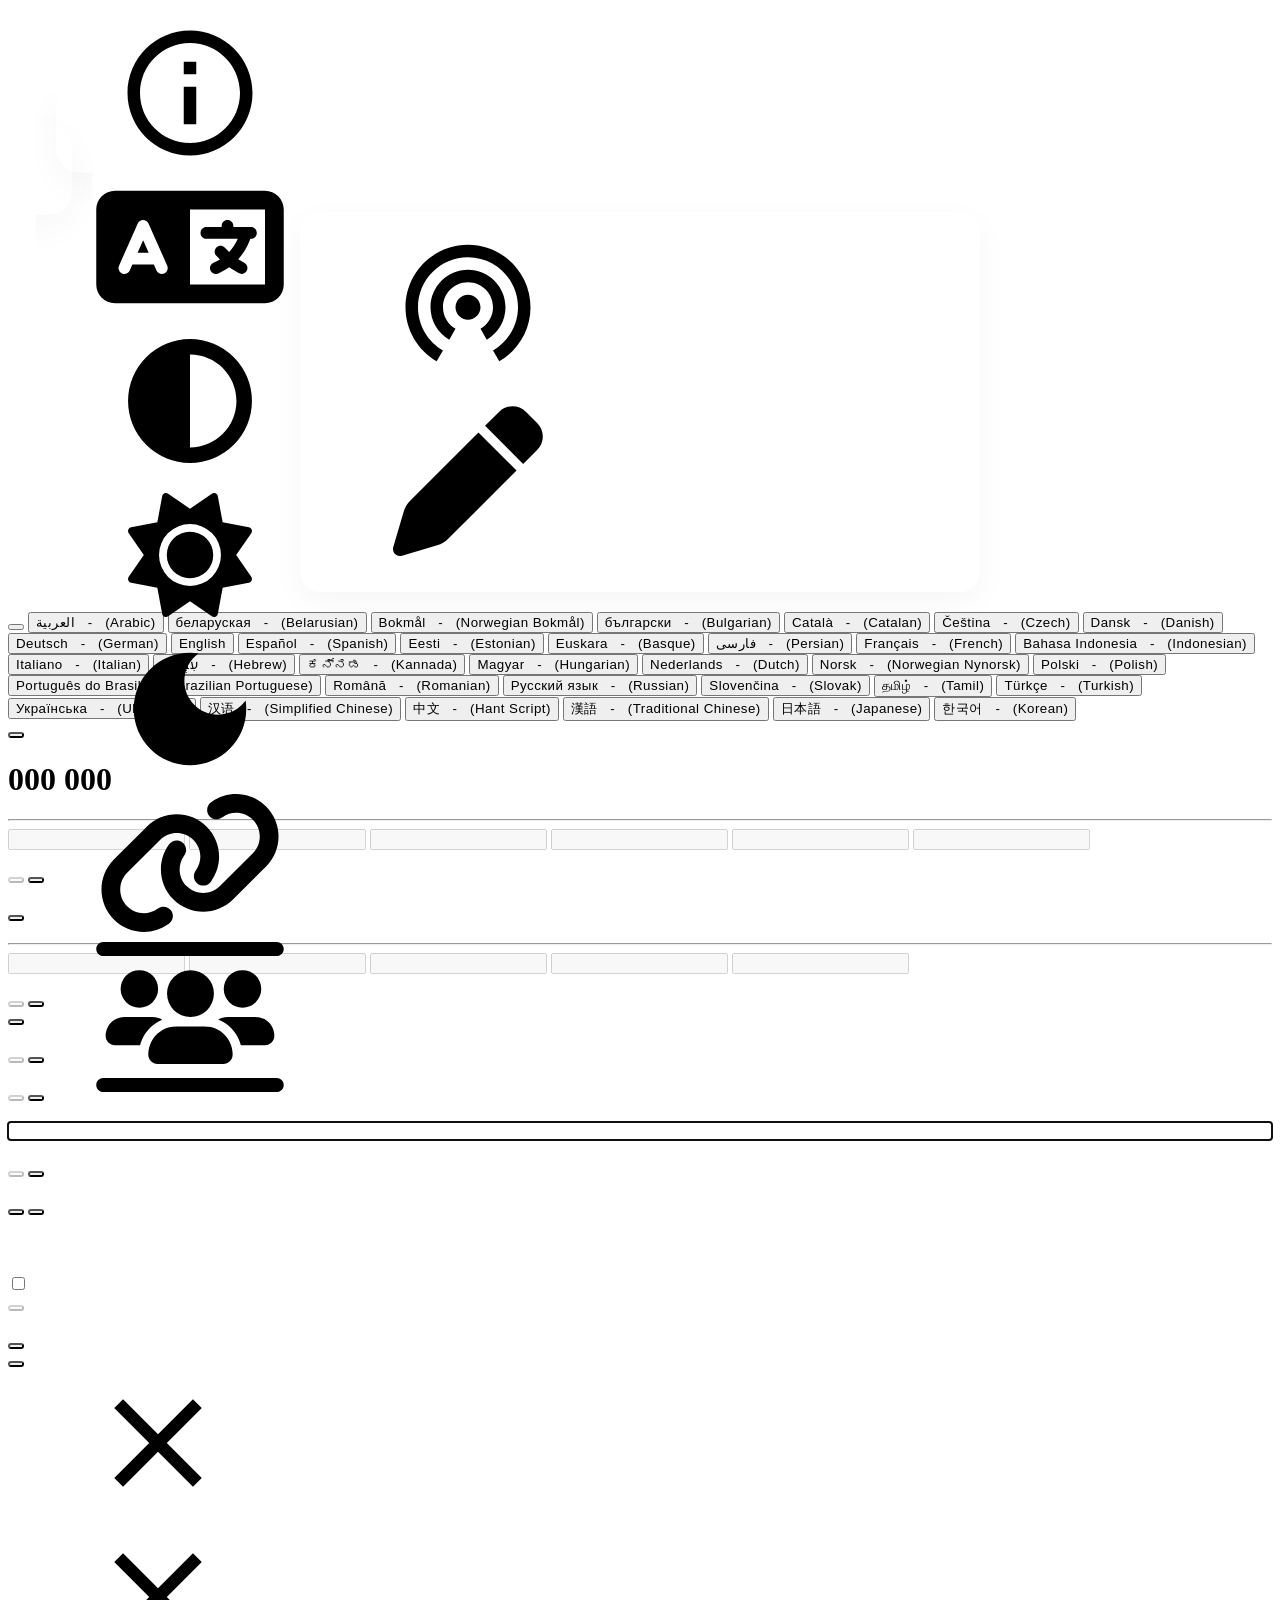
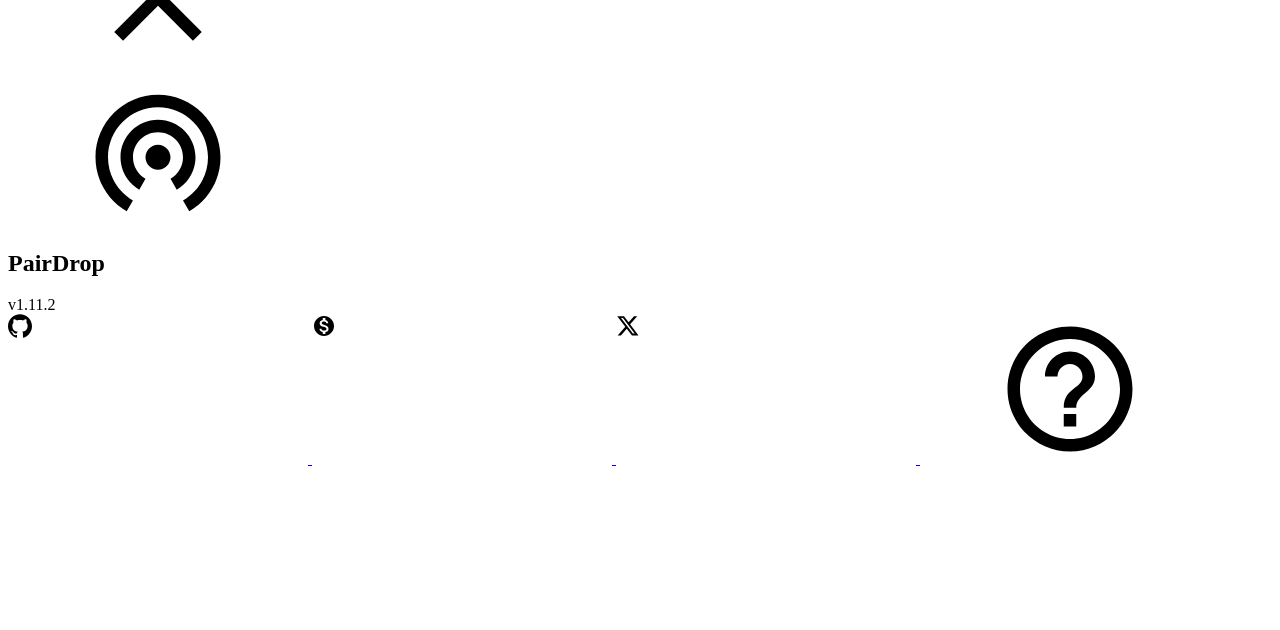
==== public/index.html @ fc8a96c0 "style: load personal transfer theme without changing application scripts" ====
<!DOCTYPE html>
<html lang="en">

<head>
    <meta charset="utf-8">
    <meta http-equiv="Content-Type" content="text/html; charset=utf-8">
    <!-- Web App Config -->
    <title>PairDrop | Transfer Files Cross-Platform. No Setup, No Signup.</title>
    <meta name="viewport" content="width=device-width, initial-scale=1.0">
    <meta name="theme-color" content="#3367d6">
    <meta name="color-scheme" content="dark light">
    <meta name="apple-mobile-web-app-capable" content="yes">
    <meta name="apple-mobile-web-app-status-bar-style" content="black-translucent">
    <meta name="apple-mobile-web-app-title" content="PairDrop">
    <meta name="application-name" content="PairDrop">
    <!-- Descriptions -->
    <meta name="description" content="Instantly share images, videos, PDFs, and links with people nearby. Peer2Peer and Open Source. No Setup, No Signup.">
    <meta name="keywords" content="File, Transfer, Share, Peer2Peer">
    <meta name="author" content="schlagmichdoch">
    <meta property="og:title" content="PairDrop">
    <meta property="og:type" content="article">
    <meta property="og:url" content="https://pairdrop.net/">
    <meta property="og:author" content="https://github.com/schlagmichdoch">
    <meta name="twitter:author" content="@schlagmichdoch">
    <meta name="twitter:card" content="summary_large_image">
    <meta name="twitter:description" content="Instantly share images, videos, PDFs, and links with people nearby. Peer2Peer and Open Source. No Setup, No Signup.">
    <meta name="og:description" content="Instantly share images, videos, PDFs, and links with people nearby. Peer2Peer and Open Source. No Setup, No Signup.">
    <!-- Icons -->
    <link rel="icon" sizes="96x96" href="images/favicon-96x96.png">
    <link rel="shortcut icon" href="images/favicon-96x96.png">
    <link rel="apple-touch-icon" href="images/apple-touch-icon.png">
    <link rel="apple-touch-icon-precomposed" href="images/apple-touch-icon.png">
    <meta name="msapplication-TileImage" content="images/mstile-150x150.png">
    <link rel="fluid-icon" type="image/png" href="images/android-chrome-192x192.png">
    <meta name="twitter:image" content="images/logo_transparent_512x512.png">
    <meta property="og:image" content="images/logo_transparent_512x512.png">
    <!-- Resources -->
    <link rel="preload" href="lang/en.json" as="fetch">
    <link rel="preload" href="fonts/OpenSans/static/OpenSans-Medium.ttf" as="font" type="font/ttf" crossorigin>
    <link rel="stylesheet" type="text/css" href="styles/styles-main.css">
    <link rel="stylesheet" type="text/css" href="styles/personal-transfer.css">
    <link rel="manifest" href="manifest.json">
</head>

<body translate="no">
    <header class="row-reverse wrap opacity-0">
        <a href="#about" class="icon-button" data-i18n-key="header.about" data-i18n-attrs="title aria-label">
            <svg class="icon">
                <use xlink:href="#info-outline"></use>
            </svg>
        </a>
        <div id="language-selector" class="icon-button" data-i18n-key="header.language-selector" data-i18n-attrs="title">
            <svg class="icon">
                <use xlink:href="#icon-language-selector"></use>
            </svg>
        </div>
        <div id="theme-wrapper">
            <div id="theme-auto" class="icon-button selected" data-i18n-key="header.theme-auto" data-i18n-attrs="title">
                <svg class="icon">
                    <use xlink:href="#icon-theme-auto"></use>
                </svg>
            </div>
            <div>
                <div id="theme-light" class="icon-button" data-i18n-key="header.theme-light" data-i18n-attrs="title">
                    <svg class="icon">
                        <use xlink:href="#icon-theme-light"></use>
                    </svg>
                </div>
                <div id="theme-dark" class="icon-button" data-i18n-key="header.theme-dark" data-i18n-attrs="title">
                    <svg class="icon">
                        <use xlink:href="#icon-theme-dark"></use>
                    </svg>
                </div>
            </div>
        </div>
        <div id="notification" class="icon-button" data-i18n-key="header.notification" data-i18n-attrs="title" hidden>
            <svg class="icon">
                <use xlink:href="#notifications"></use>
            </svg>
        </div>
        <div id="install" class="icon-button" data-i18n-key="header.install" data-i18n-attrs="title" hidden>
            <svg class="icon">
                <use xlink:href="#homescreen"></use>
            </svg>
        </div>
        <div id="pair-device" class="icon-button" data-i18n-key="header.pair-device" data-i18n-attrs="title">
            <svg class="icon">
                <use xlink:href="#pair-device-icon"></use>
            </svg>
        </div>
        <div id="edit-paired-devices" class="icon-button" data-i18n-key="header.edit-paired-devices" data-i18n-attrs="title" hidden>
            <svg class="icon">
                <use xlink:href="#edit-pair-devices-icon"></use>
            </svg>
        </div>
        <div id="join-public-room" class="icon-button" data-i18n-key="header.join-public-room" data-i18n-attrs="title">
            <svg class="icon">
                <use xlink:href="#public-room-icon"></use>
            </svg>
        </div>
        <div id="expand" class="icon-button" data-i18n-key="header.expand" data-i18n-attrs="title" hidden>
            <svg class="icon">
                <use xlink:href="#caret"></use>
            </svg>
        </div>
    </header>
    <!-- Center -->
    <div id="center" class="opacity-0">
        <!-- Peers -->
        <x-peers class="center grow-5"></x-peers>
        <x-no-peers class="center grow fade-in no-animation-on-load" data-i18n-key="instructions.no-peers" data-i18n-attrs="data-drop-bg">
            <h2 data-i18n-key="instructions.no-peers-title" data-i18n-attrs="text"></h2>
            <div data-i18n-key="instructions.no-peers-subtitle" data-i18n-attrs="text"></div>
        </x-no-peers>
        <x-instructions class="grow fade-in" data-i18n-key="instructions.x-instructions" data-i18n-attrs="desktop mobile data-drop-peer data-drop-bg"></x-instructions>
        <div class="shr-panel panel column" hidden>
            <div class="row">
                <div class="thumb center">
                    <div class="text-thumb row" hidden>
                        <svg>
                            <use xlink:href="#font"></use>
                        </svg>
                        <svg>
                            <use xlink:href="#i-cursor"></use>
                        </svg>
                    </div>
                    <div class="file-thumb" hidden>
                        <svg>
                            <use xlink:href="#file"></use>
                        </svg>
                    </div>
                    <div class="image-thumb" hidden></div>
                </div>
                <div class="share-descriptor column p-1">
                    <span class="descriptor-item"></span>
                    <span class="descriptor-other" hidden></span>
                </div>
            </div>
            <div class="center btn-row wrap">
                <div class="cancel-btn btn btn-small btn-rounded btn-dark text-white" data-i18n-key="header.cancel-share-mode" data-i18n-attrs="text"></div>
                <div class="edit-btn btn btn-small btn-rounded btn-dark text-white" data-i18n-key="header.edit-share-mode" data-i18n-attrs="text" hidden></div>
            </div>
        </div>
        <div id="websocket-fallback" class="text-center" hidden>
            <span data-i18n-key="footer.traffic" data-i18n-attrs="text"></span>
            <span data-i18n-key="footer.routed" data-i18n-attrs="text"></span>
            <span data-i18n-key="footer.webrtc" data-i18n-attrs="text"></span>
        </div>
    </div>
    <!-- Footer -->
    <footer class="column opacity-0">
        <svg class="icon logo">
            <defs>
                <linearGradient id="primaryGradient" gradientTransform="rotate(90)">
                    <stop offset="0%" class="start-color" />
                    <stop offset="100%" class="stop-color" />
                </linearGradient>
            </defs>
            <use xlink:href="#wifi-tethering" style="fill: url(#primaryGradient);"></use>
        </svg>
        <div class="column">
            <div class="known-as-wrapper">
                <span data-i18n-key="footer.known-as" data-i18n-attrs="text"></span>
                <div id="display-name" class="badge" data-i18n-key="footer.display-name" data-i18n-attrs="data-placeholder title" autocorrect="off" autocomplete="off" autocapitalize="none" spellcheck="false" contenteditable></div>
                <svg class="icon edit-pen">
                    <use xlink:href="#edit-pen-icon"></use>
                </svg>
            </div>
            <div class="discovery-wrapper panel border row">
                <div class="row center">
                    <span data-i18n-key="footer.discovery" data-i18n-attrs="text"></span>
                </div>
                <div class="row center wrap">
                    <span class="badge badge-room-ip" data-i18n-key="footer.on-this-network" data-i18n-attrs="text title"></span>
                    <span class="badge badge-room-secret pointer" data-i18n-key="footer.paired-devices" data-i18n-attrs="text title" hidden></span>
                    <span class="badge badge-room-public-id pointer" data-i18n-key="footer.public-room-devices" data-i18n-attrs="title" hidden>in room IAIAI</span>
                </div>
            </div>
        </div>
    </footer>
    <!-- Language Select Dialog -->
    <x-dialog id="language-select-dialog">
        <x-background class="full center">
            <x-paper shadow="2">
                <div class="row center p-2">
                    <h2 class="dialog-title" data-i18n-key="dialogs.language-selector-title" data-i18n-attrs="text"></h2>
                </div>
                <div class="language-buttons p2">
                    <button class="btn fw wrap">
                        <span data-i18n-key="dialogs.system-language" data-i18n-attrs="text"></span>
                    </button>
                    <button class="btn fw wrap" value="ar">
                        <span lang="ar" dir="rtl">العربية</span>
                        <span>&nbsp;&nbsp;-&nbsp;&nbsp;</span>
                        <span>(Arabic)</span>
                    </button>
                    <button class="btn fw wrap" value="be">
                        <span lang="be">беларуская</span>
                        <span>&nbsp;&nbsp;-&nbsp;&nbsp;</span>
                        <span>(Belarusian)</span>
                    </button>
                    <button class="btn fw wrap" value="nb">
                        <span lang="nb">Bokmål</span>
                        <span>&nbsp;&nbsp;-&nbsp;&nbsp;</span>
                        <span>(Norwegian Bokmål)</span>
                    </button>
                    <button class="btn fw wrap" value="bg">
                        <span lang="bg">български</span>
                        <span>&nbsp;&nbsp;-&nbsp;&nbsp;</span>
                        <span>(Bulgarian)</span>
                    </button>
                    <button class="btn fw wrap" value="ca">
                        <span lang="ca">Català</span>
                        <span>&nbsp;&nbsp;-&nbsp;&nbsp;</span>
                        <span>(Catalan)</span>
                    </button>
                    <button class="btn fw wrap" value="cs">
                        <span lang="cs">Čeština</span>
                        <span>&nbsp;&nbsp;-&nbsp;&nbsp;</span>
                        <span>(Czech)</span>
                    </button>
                    <button class="btn fw wrap" value="da">
                        <span lang="da">Dansk</span>
                        <span>&nbsp;&nbsp;-&nbsp;&nbsp;</span>
                        <span>(Danish)</span>
                    </button>
                    <button class="btn fw wrap" value="de">
                        <span lang="de">Deutsch</span>
                        <span>&nbsp;&nbsp;-&nbsp;&nbsp;</span>
                        <span>(German)</span>
                    </button>
                    <button class="btn fw wrap" value="en">
                        <span lang="en">English</span>
                    </button>
                    <button class="btn fw wrap" value="es">
                        <span lang="es">Español</span>
                        <span>&nbsp;&nbsp;-&nbsp;&nbsp;</span>
                        <span>(Spanish)</span>
                    </button>
                    <button class="btn fw wrap" value="et">
                        <span lang="et">Eesti</span>
                        <span>&nbsp;&nbsp;-&nbsp;&nbsp;</span>
                        <span>(Estonian)</span>
                    </button>
                    <button class="btn fw wrap" value="eu">
                        <span lang="eu">Euskara</span>
                        <span>&nbsp;&nbsp;-&nbsp;&nbsp;</span>
                        <span>(Basque)</span>
                    </button>
                    <button class="btn fw wrap" value="fa">
                        <span lang="fa" dir="rtl">فارسی</span>
                        <span>&nbsp;&nbsp;-&nbsp;&nbsp;</span>
                        <span>(Persian)</span>
                    </button>
                    <button class="btn fw wrap" value="fr">
                        <span lang="fr">Français</span>
                        <span>&nbsp;&nbsp;-&nbsp;&nbsp;</span>
                        <span>(French)</span>
                    </button>
                    <button class="btn fw wrap" value="id">
                        <span lang="id">Bahasa Indonesia</span>
                        <span>&nbsp;&nbsp;-&nbsp;&nbsp;</span>
                        <span>(Indonesian)</span>
                    </button>
                    <button class="btn fw wrap" value="it">
                        <span lang="it">Italiano</span>
                        <span>&nbsp;&nbsp;-&nbsp;&nbsp;</span>
                        <span>(Italian)</span>
                    </button>
                    <button class="btn fw wrap" value="he">
                        <span lang="he" dir="rtl">עִבְרִית</span>
                        <span>&nbsp;&nbsp;-&nbsp;&nbsp;</span>
                        <span>(Hebrew)</span>
                    </button>
                    <button class="btn fw wrap" value="kn">
                        <span lang="kn">ಕನ್ನಡ</span>
                        <span>&nbsp;&nbsp;-&nbsp;&nbsp;</span>
                        <span>(Kannada)</span>
                    </button>
                    <button class="btn fw wrap" value="hu">
                        <span lang="hu">Magyar</span>
                        <span>&nbsp;&nbsp;-&nbsp;&nbsp;</span>
                        <span>(Hungarian)</span>
                    </button>
                    <button class="btn fw wrap" value="nl">
                        <span lang="nl">Nederlands</span>
                        <span>&nbsp;&nbsp;-&nbsp;&nbsp;</span>
                        <span>(Dutch)</span>
                    </button>
                    <button class="btn fw wrap" value="nn">
                        <span lang="nn">Norsk</span>
                        <span>&nbsp;&nbsp;-&nbsp;&nbsp;</span>
                        <span>(Norwegian Nynorsk)</span>
                    </button>
                    <button class="btn fw wrap" value="pl">
                        <span lang="pl">Polski</span>
                        <span>&nbsp;&nbsp;-&nbsp;&nbsp;</span>
                        <span>(Polish)</span>
                    </button>
                    <button class="btn fw wrap" value="pt-BR">
                        <span lang="pt-BR">Português do Brasil</span>
                        <span>&nbsp;&nbsp;-&nbsp;&nbsp;</span>
                        <span>(Brazilian Portuguese)</span>
                    </button>
                    <button class="btn fw wrap" value="ro">
                        <span lang="ro">Română</span>
                        <span>&nbsp;&nbsp;-&nbsp;&nbsp;</span>
                        <span>(Romanian)</span>
                    </button>
                    <button class="btn fw wrap" value="ru">
                        <span lang="ru">Русский язык</span>
                        <span>&nbsp;&nbsp;-&nbsp;&nbsp;</span>
                        <span>(Russian)</span>
                    </button>
                    <button class="btn fw wrap" value="sk">
                        <span lang="sk">Slovenčina</span>
                        <span>&nbsp;&nbsp;-&nbsp;&nbsp;</span>
                        <span>(Slovak)</span>
                    </button>
                    <button class="btn fw wrap" value="ta">
                        <span lang="ta">தமிழ்</span>
                        <span>&nbsp;&nbsp;-&nbsp;&nbsp;</span>
                        <span>(Tamil)</span>
                    </button>
                    <button class="btn fw wrap" value="tr">
                        <span lang="tr">Türkçe</span>
                        <span>&nbsp;&nbsp;-&nbsp;&nbsp;</span>
                        <span>(Turkish)</span>
                    </button>
                    <button class="btn fw wrap" value="uk">
                        <span lang="uk">Українська</span>
                        <span>&nbsp;&nbsp;-&nbsp;&nbsp;</span>
                        <span>(Ukrainian)</span>
                    </button>
                    <button class="btn fw wrap" value="zh-CN">
                        <span lang="zh-CN">汉语</span>
                        <span>&nbsp;&nbsp;-&nbsp;&nbsp;</span>
                        <span>(Simplified Chinese)</span>
                    </button>
                    <button class="btn fw wrap" value="zh-HK">
                        <span lang="zh-HK">中文</span>
                        <span>&nbsp;&nbsp;-&nbsp;&nbsp;</span>
                        <span>(Hant Script)</span>
                    </button>
                    <button class="btn fw wrap" value="zh-TW">
                        <span lang="zh-TW">漢語</span>
                        <span>&nbsp;&nbsp;-&nbsp;&nbsp;</span>
                        <span>(Traditional Chinese)</span>
                    </button>
                    <button class="btn fw wrap" value="ja">
                        <span lang="ja">日本語</span>
                        <span>&nbsp;&nbsp;-&nbsp;&nbsp;</span>
                        <span>(Japanese)</span>
                    </button>
                    <button class="btn fw wrap" value="ko">
                        <span lang="ko">한국어</span>
                        <span>&nbsp;&nbsp;-&nbsp;&nbsp;</span>
                        <span>(Korean)</span>
                    </button>
                </div>
                <div class="center row-reverse btn-row wrap">
                    <button class="btn btn-rounded btn-grey" type="button" data-i18n-key="dialogs.close" data-i18n-attrs="text" close></button>
                </div>
            </x-paper>
        </x-background>
    </x-dialog>
    <!-- Pair Device Dialog -->
    <x-dialog id="pair-device-dialog">
        <form action="#">
            <x-background class="full center text-center">
                <x-paper shadow="2">
                    <div class="row center p-2">
                        <h2 class="dialog-title" data-i18n-key="dialogs.pair-devices-title" data-i18n-attrs="text"></h2>
                    </div>
                    <div class="row center p-2">
                        <div class="column">
                            <div class="center key-qr-code pointer" data-i18n-key="dialogs.pair-devices-qr-code" data-i18n-attrs="title"></div>
                            <h1 class="center key" dir="ltr">000 000</h1>
                            <p class="center text-center key-instructions">
                                <span class="font-subheading" data-i18n-key="dialogs.input-key-on-this-device" data-i18n-attrs="text"></span>
                                <span class="font-subheading" data-i18n-key="dialogs.scan-qr-code" data-i18n-attrs="text"></span>
                            </p>
                        </div>
                    </div>
                    <div class="hr-note">
                        <hr>
                        <div>
                            <span data-i18n-key="dialogs.hr-or" data-i18n-attrs="text"></span>
                        </div>
                    </div>
                    <div class="row center p-2">
                        <div class="column fw">
                            <div class="input-key-container six-chars" dir="ltr">
                                <input type="tel" class="textarea center" aria-label="pair-key-char-1" maxlength="1" autocorrect="off" autocomplete="off" autocapitalize="none" spellcheck="false" autofocus contenteditable placeholder disabled>
                                <input type="tel" class="textarea center" aria-label="pair-key-char-2" maxlength="1" autocorrect="off" autocomplete="off" autocapitalize="none" spellcheck="false" contenteditable placeholder disabled>
                                <input type="tel" class="textarea center" aria-label="pair-key-char-3" maxlength="1" autocorrect="off" autocomplete="off" autocapitalize="none" spellcheck="false" contenteditable placeholder disabled>
                                <input type="tel" class="textarea center" aria-label="pair-key-char-4" maxlength="1" autocorrect="off" autocomplete="off" autocapitalize="none" spellcheck="false" contenteditable placeholder disabled>
                                <input type="tel" class="textarea center" aria-label="pair-key-char-5" maxlength="1" autocorrect="off" autocomplete="off" autocapitalize="none" spellcheck="false" contenteditable placeholder disabled>
                                <input type="tel" class="textarea center" aria-label="pair-key-char-6" maxlength="1" autocorrect="off" autocomplete="off" autocapitalize="none" spellcheck="false" contenteditable placeholder disabled>
                            </div>
                            <p class="font-subheading center text-center" data-i18n-key="dialogs.enter-key-from-another-device" data-i18n-attrs="text"></p>
                        </div>
                    </div>
                    <div class="btn-row row-reverse wrap">
                        <button class="btn btn-rounded btn-grey" type="submit" data-i18n-key="dialogs.pair" data-i18n-attrs="text" disabled></button>
                        <button class="btn btn-rounded btn-grey" type="button" data-i18n-key="dialogs.cancel" data-i18n-attrs="text" close></button>
                    </div>
                </x-paper>
            </x-background>
        </form>
    </x-dialog>
    <!-- Edit Paired Devices Dialog -->
    <x-dialog id="edit-paired-devices-dialog">
        <form action="#">
            <x-background class="full center text-center">
                <x-paper shadow="2">
                    <div class="row center p-2">
                        <h2 class="dialog-title" data-i18n-key="dialogs.edit-paired-devices-title" data-i18n-attrs="text"></h2>
                    </div>
                    <div class="paired-devices-wrapper" data-i18n-key="dialogs.paired-devices-wrapper" data-i18n-attrs="data-empty"></div>
                    <div class="row center p-2">
                        <div class="font-subheading">
                            <span data-i18n-key="dialogs.auto-accept-instructions-1" data-i18n-attrs="text"></span>
                            <u data-i18n-key="dialogs.auto-accept" data-i18n-attrs="text"></u>
                            <span data-i18n-key="dialogs.auto-accept-instructions-2" data-i18n-attrs="text"></span>
                        </div>
                    </div>
                    <div class="center row-reverse btn-row wrap">
                        <button class="btn btn-rounded btn-grey" type="button" data-i18n-key="dialogs.close" data-i18n-attrs="text" close></button>
                    </div>
                </x-paper>
            </x-background>
        </form>
    </x-dialog>
    <!-- Public Room Dialog -->
    <x-dialog id="public-room-dialog">
        <form action="#">
            <x-background class="full center text-center">
                <x-paper shadow="2">
                    <div class="row center p-2">
                        <h2 class="dialog-title" data-i18n-key="dialogs.temporary-public-room-title" data-i18n-attrs="text"></h2>
                    </div>
                    <div class="row center p-2">
                        <div class="column">
                            <div class="center key-qr-code pointer" data-i18n-key="dialogs.public-room-qr-code" data-i18n-attrs="title"></div>
                            <h1 class="center key" dir="ltr"></h1>
                            <p class="center text-center key-instructions">
                                <span class="font-subheading" data-i18n-key="dialogs.input-room-id-on-another-device" data-i18n-attrs="text"></span>
                                <span class="font-subheading" data-i18n-key="dialogs.scan-qr-code" data-i18n-attrs="text"></span>
                            </p>
                        </div>
                    </div>
                    <div class="hr-note">
                        <hr>
                        <div>
                            <span data-i18n-key="dialogs.hr-or" data-i18n-attrs="text"></span>
                        </div>
                    </div>
                    <div class="row center p-2">
                        <div class="column fw">
                            <div class="input-key-container" dir="ltr">
                                <input type="text" class="textarea center" aria-label="room-id-char-1" maxlength="1" autocorrect="off" autocomplete="off" autocapitalize="none" spellcheck="false" autofocus contenteditable placeholder disabled>
                                <input type="text" class="textarea center" aria-label="room-id-char-2" maxlength="1" autocorrect="off" autocomplete="off" autocapitalize="none" spellcheck="false" contenteditable placeholder disabled>
                                <input type="text" class="textarea center" aria-label="room-id-char-3" maxlength="1" autocorrect="off" autocomplete="off" autocapitalize="none" spellcheck="false" contenteditable placeholder disabled>
                                <input type="text" class="textarea center" aria-label="room-id-char-4" maxlength="1" autocorrect="off" autocomplete="off" autocapitalize="none" spellcheck="false" contenteditable placeholder disabled>
                                <input type="text" class="textarea center" aria-label="room-id-char-5" maxlength="1" autocorrect="off" autocomplete="off" autocapitalize="none" spellcheck="false" contenteditable placeholder disabled>
                            </div>
                            <p class="font-subheading center text-center" data-i18n-key="dialogs.enter-room-id-from-another-device" data-i18n-attrs="text"></p>
                        </div>
                    </div>
                    <div class="center row-reverse btn-row wrap">
                        <div class="row-reverse wrap grow-2">
                            <button class="btn btn-rounded btn-grey" type="submit" data-i18n-key="dialogs.join" data-i18n-attrs="text" disabled></button>
                            <button class="btn btn-rounded btn-grey leave-room" type="button" data-i18n-key="dialogs.leave" data-i18n-attrs="text"></button>
                        </div>
                        <button class="btn btn-rounded btn-grey" type="button" data-i18n-key="dialogs.close" data-i18n-attrs="text" close></button>
                    </div>
                </x-paper>
            </x-background>
        </form>
    </x-dialog>
    <!-- Receive Request Dialog -->
    <x-dialog id="receive-request-dialog">
        <x-background class="full center">
            <x-paper shadow="2">
                <div class="row center p-2">
                    <h2 class="dialog-title"></h2>
                </div>
                <div class="row center p-2">
                    <div class="column center file-description">
                        <div>
                            <span class="display-name badge"></span>
                            <span data-i18n-key="dialogs.would-like-to-share" data-i18n-attrs="text"></span>
                        </div>
                        <div class="row file-name">
                            <span class="file-stem"></span>
                            <span class="file-extension"></span>
                        </div>
                        <div class="row file-other">
                        </div>
                        <div class="row font-body2 file-size"></div>
                    </div>
                </div>
                <div class="center file-preview"></div>
                <div class="row-reverse center btn-row wrap">
                    <button id="accept-request" class="btn btn-rounded btn-grey" title="ENTER" data-i18n-key="dialogs.accept" data-i18n-attrs="text" autofocus disabled></button>
                    <button id="decline-request" class="btn btn-rounded btn-grey" title="ESCAPE" data-i18n-key="dialogs.decline" data-i18n-attrs="text"></button>
                </div>
            </x-paper>
        </x-background>
    </x-dialog>
    <!-- Receive File Dialog -->
    <x-dialog id="receive-file-dialog">
        <x-background class="full center">
            <x-paper shadow="2">
                <div class="row center p-2">
                    <h2 class="dialog-title"></h2>
                </div>
                <div class="row center p-2">
                    <div class="column center file-description">
                        <div>
                            <span class="display-name badge"></span>
                            <span data-i18n-key="dialogs.has-sent" data-i18n-attrs="text"></span>
                        </div>
                        <div class="row file-name">
                            <span class="file-stem"></span>
                            <span class="file-extension"></span>
                        </div>
                        <div class="row file-other">
                        </div>
                        <div class="row font-body2 file-size"></div>
                    </div>
                </div>
                <div class="center file-preview"></div>
                <div class="row-reverse center btn-row wrap">
                    <button id="share-btn" class="btn btn-rounded btn-grey" data-i18n-key="dialogs.share" data-i18n-attrs="text" hidden></button>
                    <button id="download-btn" class="btn btn-rounded btn-grey" data-i18n-key="dialogs.download" data-i18n-attrs="text" autofocus disabled></button>
                    <button class="btn btn-rounded btn-grey" data-i18n-key="dialogs.close" data-i18n-attrs="text" close></button>
                </div>
            </x-paper>
        </x-background>
    </x-dialog>
    <!-- Send Text Dialog -->
    <x-dialog id="send-text-dialog">
        <form action="#">
            <x-background class="full center">
                <x-paper shadow="2">
                    <div class="row center p-2">
                        <h2 class="dialog-title" data-i18n-key="dialogs.send-message-title" data-i18n-attrs="text"></h2>
                    </div>
                    <div class="row center p-2 display-name-wrapper">
                        <div class="column">
                            <div class="text-center">
                                <span data-i18n-key="dialogs.send-message-to" data-i18n-attrs="text"></span>
                                <span class="display-name badge"></span>
                            </div>
                        </div>
                    </div>
                    <div class="row p-2">
                        <div class="column fw">
                            <div class="fw textarea" role="textbox" data-i18n-key="dialogs.message" data-i18n-attrs="title placeholder" autofocus contenteditable></div>
                        </div>
                    </div>
                    <div class="btn-row row-reverse wrap">
                        <button class="btn btn-rounded btn-grey" type="submit" title="CTRL/⌘ + ENTER" data-i18n-key="dialogs.send" data-i18n-attrs="text" disabled></button>
                        <button class="btn btn-rounded btn-grey" type="button" title="ESCAPE" data-i18n-key="dialogs.cancel" data-i18n-attrs="text" close></button>
                    </div>
                </x-paper>
            </x-background>
        </form>
    </x-dialog>
    <!-- Receive Text Dialog -->
    <x-dialog id="receive-text-dialog">
        <x-background class="full center">
            <x-paper shadow="2">
                <div class="row center p-2">
                    <h2 class="dialog-title" class="text-center" data-i18n-key="dialogs.receive-text-title" data-i18n-attrs="text"></h2>
                </div>
                <div class="row center p-2 display-name-wrapper">
                    <div class="text-center">
                        <span class="display-name badge"></span>
                        <span data-i18n-key="dialogs.has-sent" data-i18n-attrs="text"></span>
                    </div>
                </div>
                <div class="row center p-2">
                    <div class="column fw">
                        <div id="text" class="textarea"></div>
                    </div>
                </div>
                <div class="row-reverse center btn-row wrap">
                    <button id="copy" class="btn btn-rounded btn-grey" title="CTRL/⌘ + C" data-i18n-key="dialogs.copy" data-i18n-attrs="text"></button>
                    <button id="close" class="btn btn-rounded btn-grey" title="ESCAPE" data-i18n-key="dialogs.close" data-i18n-attrs="text"></button>
                </div>
            </x-paper>
        </x-background>
    </x-dialog>
    <!-- Share Text Dialog -->
    <x-dialog id="share-text-dialog">
        <x-background class="full center">
            <x-paper shadow="2">
                <div class="row center p-2">
                    <h2 class="dialog-title" data-i18n-key="dialogs.share-text-title" data-i18n-attrs="text"></h2>
                </div>
                <div class="row center p-2 pb-0">
                    <div class="column">
                        <div class="text-center">
                            <span data-i18n-key="dialogs.share-text-subtitle" data-i18n-attrs="text"></span>
                        </div>
                    </div>
                </div>
                <div class="row p-2">
                    <div class="column fw">
                        <div class="fw textarea" role="textbox" data-i18n-key="dialogs.message" data-i18n-attrs="title placeholder" contenteditable></div>
                    </div>
                </div>
                <div class="row p-2 center">
                    <span class="mx-1" data-i18n-key="dialogs.share-text-checkbox" data-i18n-attrs="text"></span>
                    <label class="pointer switch mx-1">
                        <input type="checkbox">
                        <div class="slider round"></div>
                    </label>
                </div>
                <div class="btn-row row-reverse wrap">
                    <button class="btn btn-rounded btn-grey" type="submit" title="CTRL/⌘ + ENTER" data-i18n-key="dialogs.approve" data-i18n-attrs="text" autofocus disabled></button>
                </div>
            </x-paper>
        </x-background>
    </x-dialog>
    <!-- base64 Paste Dialog -->
    <x-dialog id="base64-paste-dialog">
        <x-background class="full center">
            <x-paper shadow="2">
                <div class="row center p-2">
                    <h2 class="dialog-title"></h2>
                </div>
                <div class="row p-2">
                    <button class="btn btn-rounded btn-grey center" id="base64-paste-btn" title="Paste"></button>
                    <div class="textarea" title="CMD/⌘ + V" contenteditable hidden></div>
                </div>
                <div class="row-reverse center btn-row wrap">
                    <button class="btn btn-rounded btn-grey" data-i18n-key="dialogs.close" data-i18n-attrs="text" close></button>
                </div>
            </x-paper>
        </x-background>
    </x-dialog>
    <!-- Toast -->
    <div class="toast-container full center">
        <x-toast id="toast" shadow="1">
            <span class="center text-center"></span>
            <div class="icon-button" data-i18n-key="dialogs.close-toast" data-i18n-attrs="title">
                <svg class="icon">
                    <use xlink:href="#close-icon"></use>
                </svg>
            </div>
        </x-toast>
    </div>
    <!-- About Page -->
    <x-about id="about" class="full center column">
        <header class="row-reverse">
            <a href="#" class="close icon-button" data-i18n-key="about.close-about" data-i18n-attrs="aria-label">
                <svg class="icon">
                    <use xlink:href="#close-icon"></use>
                </svg>
            </a>
        </header>
        <section class="center column">
            <svg class="icon logo">
                <use xlink:href="#wifi-tethering"></use>
            </svg>
            <div class="title-wrapper" dir="ltr">
                <h1>PairDrop</h1>
                <div class="font-subheading">v1.11.2</div>
            </div>
            <div class="font-subheading" data-i18n-key="about.claim" data-i18n-attrs="text"></div>
            <div class="row">
                <a class="icon-button" target="_blank" href="https://github.com/schlagmichdoch/pairdrop" rel="noreferrer" data-i18n-key="about.github" data-i18n-attrs="title">
                    <svg class="icon">
                        <use xlink:href="#github"></use>
                    </svg>
                </a>
                <a class="icon-button" id="donation-btn" target="_blank" href="https://www.buymeacoffee.com/pairdrop" rel="noreferrer" data-i18n-key="about.buy-me-a-coffee" data-i18n-attrs="title">
                    <svg class="icon">
                        <use xlink:href="#donation"></use>
                    </svg>
                </a>
                <a class="icon-button" id="x-twitter-btn" target="_blank" href="https://x.com/intent/tweet?text=https%3A%2F%2Fpairdrop.net%20by%20https%3A%2F%2Fgithub.com%2Fschlagmichdoch%2F&amp;" rel="noreferrer" data-i18n-key="about.tweet" data-i18n-attrs="title">
                    <svg class="icon">
                        <use xlink:href="#x-twitter"></use>
                    </svg>
                </a>
                <a class="icon-button" id="mastodon-btn" target="_blank" rel="noreferrer" data-i18n-key="about.mastodon" data-i18n-attrs="title" hidden>
                    <svg class="icon">
                        <use xlink:href="#mastodon"></use>
                    </svg>
                </a>
                <a class="icon-button" id="bluesky-btn" target="_blank" rel="noreferrer" data-i18n-key="about.bluesky" data-i18n-attrs="title" hidden>
                    <svg class="icon">
                        <use xlink:href="#bluesky"></use>
                    </svg>
                </a>
                <a class="icon-button" id="custom-btn" target="_blank" rel="noreferrer" data-i18n-key="about.custom" data-i18n-attrs="title" hidden>
                    <svg class="icon">
                        <use xlink:href="#custom"></use>
                    </svg>
                </a>
                <a class="icon-button" id="privacypolicy-btn" target="_blank" rel="noreferrer" data-i18n-key="about.privacypolicy" data-i18n-attrs="title" hidden>
                    <svg class="icon">
                        <use xlink:href="#privacypolicy"></use>
                    </svg>
                </a>
                <a class="icon-button" target="_blank" href="https://github.com/schlagmichdoch/pairdrop/blob/master/docs/faq.md" rel="noreferrer" data-i18n-key="about.faq" data-i18n-attrs="title">
                    <svg class="icon">
                        <use xlink:href="#help-outline"></use>
                    </svg>
                </a>
            </div>
        </section>
        <x-background></x-background>
    </x-about>
    <canvas class="circles opacity-0"></canvas>
    <!-- SVG Icon Library -->
    <svg style="display: none;">
        <symbol id="wifi-tethering" viewBox="0 0 24 24">
            <path d="M12 11c-1.1 0-2 .9-2 2s.9 2 2 2 2-.9 2-2-.9-2-2-2zm6 2c0-3.31-2.69-6-6-6s-6 2.69-6 6c0 2.22 1.21 4.15 3 5.19l1-1.74c-1.19-.7-2-1.97-2-3.45 0-2.21 1.79-4 4-4s4 1.79 4 4c0 1.48-.81 2.75-2 3.45l1 1.74c1.79-1.04 3-2.97 3-5.19zM12 3C6.48 3 2 7.48 2 13c0 3.7 2.01 6.92 4.99 8.65l1-1.73C5.61 18.53 4 15.96 4 13c0-4.42 3.58-8 8-8s8 3.58 8 8c0 2.96-1.61 5.53-4 6.92l1 1.73c2.99-1.73 5-4.95 5-8.65 0-5.52-4.48-10-10-10z"></path>
        </symbol>
        <symbol id="desktop-mac" viewBox="0 0 24 24">
            <path d="M21 2H3c-1.1 0-2 .9-2 2v12c0 1.1.9 2 2 2h7l-2 3v1h8v-1l-2-3h7c1.1 0 2-.9 2-2V4c0-1.1-.9-2-2-2zm0 12H3V4h18v10z"></path>
        </symbol>
        <symbol id="phone-iphone" viewBox="0 0 24 24">
            <path d="M15.5 1h-8C6.12 1 5 2.12 5 3.5v17C5 21.88 6.12 23 7.5 23h8c1.38 0 2.5-1.12 2.5-2.5v-17C18 2.12 16.88 1 15.5 1zm-4 21c-.83 0-1.5-.67-1.5-1.5s.67-1.5 1.5-1.5 1.5.67 1.5 1.5-.67 1.5-1.5 1.5zm4.5-4H7V4h9v14z"></path>
        </symbol>
        <symbol id="tablet-mac" viewBox="0 0 24 24">
            <path d="M18.5 0h-14C3.12 0 2 1.12 2 2.5v19C2 22.88 3.12 24 4.5 24h14c1.38 0 2.5-1.12 2.5-2.5v-19C21 1.12 19.88 0 18.5 0zm-7 23c-.83 0-1.5-.67-1.5-1.5s.67-1.5 1.5-1.5 1.5.67 1.5 1.5-.67 1.5-1.5 1.5zm7.5-4H4V3h15v16z"></path>
        </symbol>
        <symbol id="info-outline" viewBox="0 0 24 24">
            <path d="M11 17h2v-6h-2v6zm1-15C6.48 2 2 6.48 2 12s4.48 10 10 10 10-4.48 10-10S17.52 2 12 2zm0 18c-4.41 0-8-3.59-8-8s3.59-8 8-8 8 3.59 8 8-3.59 8-8 8zM11 9h2V7h-2v2z"></path>
        </symbol>
        <symbol id="close-icon" viewBox="0 0 24 24">
            <path d="M19 6.41L17.59 5 12 10.59 6.41 5 5 6.41 10.59 12 5 17.59 6.41 19 12 13.41 17.59 19 19 17.59 13.41 12z"></path>
        </symbol>
        <symbol id="help-outline" viewBox="0 0 24 24">
            <path d="M11 18h2v-2h-2v2zm1-16C6.48 2 2 6.48 2 12s4.48 10 10 10 10-4.48 10-10S17.52 2 12 2zm0 18c-4.41 0-8-3.59-8-8s3.59-8 8-8 8 3.59 8 8-3.59 8-8 8zm0-14c-2.21 0-4 1.79-4 4h2c0-1.1.9-2 2-2s2 .9 2 2c0 2-3 1.75-3 5h2c0-2.25 3-2.5 3-5 0-2.21-1.79-4-4-4z"></path>
        </symbol>
        <symbol id="x-twitter">
            <path d="M17.996,2.219l3.265,0l-7.13,8.148l8.388,11.088l-6.566,0l-5.147,-6.723l-5.882,6.723l-3.269,0l7.625,-8.716l-8.041,-10.52l6.733,0l4.647,6.146l5.377,-6.146Zm-1.146,17.285l1.808,-0l-11.671,-15.435l-1.942,0l11.805,15.435Z"></path>
        </symbol>
        <symbol id="github">
            <path d="M12 .297c-6.63 0-12 5.373-12 12 0 5.303 3.438 9.8 8.205 11.385.6.113.82-.258.82-.577 0-.285-.01-1.04-.015-2.04-3.338.724-4.042-1.61-4.042-1.61C4.422 18.07 3.633 17.7 3.633 17.7c-1.087-.744.084-.729.084-.729 1.205.084 1.838 1.236 1.838 1.236 1.07 1.835 2.809 1.305 3.495.998.108-.776.417-1.305.76-1.605-2.665-.3-5.466-1.332-5.466-5.93 0-1.31.465-2.38 1.235-3.22-.135-.303-.54-1.523.105-3.176 0 0 1.005-.322 3.3 1.23.96-.267 1.98-.399 3-.405 1.02.006 2.04.138 3 .405 2.28-1.552 3.285-1.23 3.285-1.23.645 1.653.24 2.873.12 3.176.765.84 1.23 1.91 1.23 3.22 0 4.61-2.805 5.625-5.475 5.92.42.36.81 1.096.81 2.22 0 1.606-.015 2.896-.015 3.286 0 .315.21.69.825.57C20.565 22.092 24 17.592 24 12.297c0-6.627-5.373-12-12-12"></path>
        </symbol>
        <symbol id="notifications">
            <path d="M12 22c1.1 0 2-.9 2-2h-4c0 1.1.89 2 2 2zm6-6v-5c0-3.07-1.64-5.64-4.5-6.32V4c0-.83-.67-1.5-1.5-1.5s-1.5.67-1.5 1.5v.68C7.63 5.36 6 7.92 6 11v5l-2 2v1h16v-1l-2-2z"></path>
        </symbol>
        <symbol id="homescreen">
            <path fill="none" d="M0 0h24v24H0V0z"></path>
            <path d="M18 1.01L8 1c-1.1 0-2 .9-2 2v3h2V5h10v14H8v-1H6v3c0 1.1.9 2 2 2h10c1.1 0 2-.9 2-2V3c0-1.1-.9-1.99-2-1.99zM10 15h2V8H5v2h3.59L3 15.59 4.41 17 10 11.41z"></path>
            <path fill="none" d="M0 0h24v24H0V0z"></path>
        </symbol>
        <symbol id="donation">
            <path d="M0 0h24v24H0z" fill="none"></path>
            <path d="M12 2C6.48 2 2 6.48 2 12s4.48 10 10 10 10-4.48 10-10S17.52 2 12 2zm1.41 16.09V20h-2.67v-1.93c-1.71-.36-3.16-1.46-3.27-3.4h1.96c.1 1.05.82 1.87 2.65 1.87 1.96 0 2.4-.98 2.4-1.59 0-.83-.44-1.61-2.67-2.14-2.48-.6-4.18-1.62-4.18-3.67 0-1.72 1.39-2.84 3.11-3.21V4h2.67v1.95c1.86.45 2.79 1.86 2.85 3.39H14.3c-.05-1.11-.64-1.87-2.22-1.87-1.5 0-2.4.68-2.4 1.64 0 .84.65 1.39 2.67 1.91s4.18 1.39 4.18 3.91c-.01 1.83-1.38 2.83-3.12 3.16z"></path>
        </symbol>
        <symbol id="icon-theme-auto" viewBox="-54 -54 620 620">
            <!--! Font Awesome Pro 6.4.0 by @fontawesome - https://fontawesome.com License - https://fontawesome.com/license (Commercial License) Copyright 2023 Fonticons, Inc. -->
            <path d="M448 256c0-106-86-192-192-192V448c106 0 192-86 192-192zM0 256a256 256 0 1 1 512 0A256 256 0 1 1 0 256z"></path>
        </symbol>
        <symbol id="icon-theme-light" viewBox="-54 -54 620 620">
            <!--! Font Awesome Pro 6.4.0 by @fontawesome - https://fontawesome.com License - https://fontawesome.com/license (Commercial License) Copyright 2023 Fonticons, Inc. -->
            <path d="M361.5 1.2c5 2.1 8.6 6.6 9.6 11.9L391 121l107.9 19.8c5.3 1 9.8 4.6 11.9 9.6s1.5 10.7-1.6 15.2L446.9 256l62.3 90.3c3.1 4.5 3.7 10.2 1.6 15.2s-6.6 8.6-11.9 9.6L391 391 371.1 498.9c-1 5.3-4.6 9.8-9.6 11.9s-10.7 1.5-15.2-1.6L256 446.9l-90.3 62.3c-4.5 3.1-10.2 3.7-15.2 1.6s-8.6-6.6-9.6-11.9L121 391 13.1 371.1c-5.3-1-9.8-4.6-11.9-9.6s-1.5-10.7 1.6-15.2L65.1 256 2.8 165.7c-3.1-4.5-3.7-10.2-1.6-15.2s6.6-8.6 11.9-9.6L121 121 140.9 13.1c1-5.3 4.6-9.8 9.6-11.9s10.7-1.5 15.2 1.6L256 65.1 346.3 2.8c4.5-3.1 10.2-3.7 15.2-1.6zM160 256a96 96 0 1 1 192 0 96 96 0 1 1 -192 0zm224 0a128 128 0 1 0 -256 0 128 128 0 1 0 256 0z"></path>
        </symbol>
        <symbol id="icon-theme-dark" viewBox="0 0 24 24">
            <rect fill="none" height="24" width="24"></rect><path d="M12,3c-4.97,0-9,4.03-9,9s4.03,9,9,9s9-4.03,9-9c0-0.46-0.04-0.92-0.1-1.36c-0.98,1.37-2.58,2.26-4.4,2.26 c-2.98,0-5.4-2.42-5.4-5.4c0-1.81,0.89-3.42,2.26-4.4C12.92,3.04,12.46,3,12,3L12,3z"></path>
        </symbol>
        <symbol id="pair-device-icon" viewBox="0 0 640 512">
            <!--! Font Awesome Pro 6.2.1 by @fontawesome - https://fontawesome.com License - https://fontawesome.com/license (Commercial License) Copyright 2022 Fonticons, Inc. -->
            <path d="M579.8 267.7c56.5-56.5 56.5-148 0-204.5c-50-50-128.8-56.5-186.3-15.4l-1.6 1.1c-14.4 10.3-17.7 30.3-7.4 44.6s30.3 17.7 44.6 7.4l1.6-1.1c32.1-22.9 76-19.3 103.8 8.6c31.5 31.5 31.5 82.5 0 114L422.3 334.8c-31.5 31.5-82.5 31.5-114 0c-27.9-27.9-31.5-71.8-8.6-103.8l1.1-1.6c10.3-14.4 6.9-34.4-7.4-44.6s-34.4-6.9-44.6 7.4l-1.1 1.6C206.5 251.2 213 330 263 380c56.5 56.5 148 56.5 204.5 0L579.8 267.7zM60.2 244.3c-56.5 56.5-56.5 148 0 204.5c50 50 128.8 56.5 186.3 15.4l1.6-1.1c14.4-10.3 17.7-30.3 7.4-44.6s-30.3-17.7-44.6-7.4l-1.6 1.1c-32.1 22.9-76 19.3-103.8-8.6C74 372 74 321 105.5 289.5L217.7 177.2c31.5-31.5 82.5-31.5 114 0c27.9 27.9 31.5 71.8 8.6 103.9l-1.1 1.6c-10.3 14.4-6.9 34.4 7.4 44.6s34.4 6.9 44.6-7.4l1.1-1.6C433.5 260.8 427 182 377 132c-56.5-56.5-148-56.5-204.5 0L60.2 244.3z"></path>
        </symbol>
        <symbol id="edit-pair-devices-icon" viewBox="-159 25 640 512">
            <!--! Font Awesome Pro 6.4.0 by @fontawesome - https://fontawesome.com License - https://fontawesome.com/license (Commercial License) Copyright 2023 Fonticons, Inc. -->
            <!--! edited by @schlagmichdoch -->
            <path d="M218,155.4c-56.5-56.5-148-56.5-204.5,0L-98.8,267.7c-56.5,56.5-56.5,148,0,204.5c50,50,128.8,56.5,186.3,15.4l1.6-1.1 c14.4-10.3,17.7-30.3,7.4-44.6s-30.3-17.7-44.6-7.4l-1.6,1.1c-32.1,22.9-76,19.3-103.8-8.6c-31.5-31.6-31.5-82.6,0-114.1L58.7,200.6 c31.5-31.5,82.5-31.5,114,0c15.8,15.8,23.8,36.7,23.6,57.6c7.9-8.3,18.9-13,30.6-13c4.5,0,8.9,0.7,13.2,2l17.4,5.5 c0.9-0.5,1.8-1,2.7-1.5C258.7,216.2,244.4,181.8,218,155.4z M420.8,86.6c-50-50-128.8-56.5-186.3-15.4l-1.6,1.1 c-14.4,10.3-17.7,30.3-7.4,44.6s30.3,17.7,44.6,7.4l1.6-1.1c32.1-22.9,76-19.3,103.8,8.6c25.8,25.8,30.5,64.7,14,95.2 c0.7,2,1.3,4,1.8,6.1l3.9,17.9c1.1,0.6,2.1,1.2,3.2,1.8l17.4-5.5c4.3-1.4,8.7-2,13.1-2c7.3,0,14.3,1.8,20.5,5.2 C474.7,196.8,465.1,130.9,420.8,86.6z M140.7,254.4l1.1-1.6c10.3-14.4,6.9-34.4-7.4-44.6s-34.4-6.9-44.6,7.4l-1.1,1.6 C47.5,274.6,54,353.4,104,403.4c18.7,18.7,41.2,31.2,65,37.5c-1.4-3.1-2.6-6.2-3.8-9.3c-6-16.4-1.5-34.6,11.6-46.4l7.2-6.6 c-12.7-3.6-24.7-10.5-34.8-20.5C121.4,330.3,117.8,286.4,140.7,254.4z"></path>
            <path d="M458.9,407.4l-24.3-22.1c0.6-4.7,1-9.4,1-14.2s-0.3-9.6-1-14.2l24.3-22.1c3.9-3.5,5.4-8.9,3.6-13.8v-0.1 c-2.5-6.7-5.4-13.1-8.9-19.2l-2.6-4.5c-3.7-6.2-7.8-12-12.4-17.5c-3.3-4-8.8-5.4-13.7-3.8l-31.2,9.9c-7.5-5.8-15.8-10.6-24.7-14.2 l-7-32c-1.1-5.1-5-9.1-10.2-10c-7.7-1.3-15.7-2-23.8-2s-16.1,0.7-23.8,2c-5.2,0.9-9.1,4.9-10.2,10l-7,32 c-8.9,3.7-17.2,8.5-24.7,14.2l-31.2-9.9c-4.9-1.6-10.4-0.2-13.7,3.8c-4.5,5.5-8.7,11.3-12.4,17.5l-2.6,4.5 c-3.4,6.2-6.4,12.6-8.9,19.2c-1.8,4.9-0.3,10.3,3.6,13.8l24.3,22.1c-0.6,4.7-1,9.4-1,14.2s0.3,9.6,1,14.3L197,407.5 c-3.9,3.5-5.4,8.9-3.6,13.8c2.5,6.7,5.4,13.1,8.9,19.2l2.6,4.5c3.7,6.2,7.8,12,12.4,17.5c3.3,4,8.8,5.4,13.7,3.8l31.2-10 c7.5,5.8,15.8,10.6,24.7,14.2l7,32c1.1,5.1,5,9.1,10.2,10c7.7,1.3,15.7,2,23.8,2c8.1,0,16.1-0.7,23.8-2c5.2-0.8,9.1-4.9,10.2-10 l7-32c8.9-3.6,17.2-8.5,24.7-14.2l31.2,9.9c4.9,1.6,10.4,0.2,13.7-3.8c4.5-5.5,8.7-11.3,12.4-17.5l2.6-4.5 c3.4-6.2,6.4-12.6,8.9-19.2C464.2,416.3,462.7,410.9,458.9,407.4z M328,415.9c-24.8,0-44.9-20.1-44.9-44.8 c0-24.8,20.1-44.8,44.9-44.8s44.8,20.1,44.8,44.8C372.8,395.9,352.7,415.9,328,415.9z"></path>
        </symbol>
        <symbol id="edit-pen-icon" viewBox="0 0 512 512">
            <!--! Font Awesome Pro 6.3.0 by @fontawesome - https://fontawesome.com License - https://fontawesome.com/license (Commercial License) Copyright 2023 Fonticons, Inc. -->
            <path d="M362.7 19.3L314.3 67.7 444.3 197.7l48.4-48.4c25-25 25-65.5 0-90.5L453.3 19.3c-25-25-65.5-25-90.5 0zm-71 71L58.6 323.5c-10.4 10.4-18 23.3-22.2 37.4L1 481.2C-1.5 489.7 .8 498.8 7 505s15.3 8.5 23.7 6.1l120.3-35.4c14.1-4.2 27-11.8 37.4-22.2L421.7 220.3 291.7 90.3z"></path>
        </symbol>
        <symbol id="public-room-icon" viewBox="0 0 640 512">
            <!--! Font Awesome Pro 6.4.0 by @fontawesome - https://fontawesome.com License - https://fontawesome.com/license (Commercial License) Copyright 2023 Fonticons, Inc. -->
            <path d="M0 24C0 10.7 10.7 0 24 0H616c13.3 0 24 10.7 24 24s-10.7 24-24 24H24C10.7 48 0 37.3 0 24zM0 488c0-13.3 10.7-24 24-24H616c13.3 0 24 10.7 24 24s-10.7 24-24 24H24c-13.3 0-24-10.7-24-24zM83.2 160a64 64 0 1 1 128 0 64 64 0 1 1 -128 0zM32 320c0-35.3 28.7-64 64-64h96c12.2 0 23.7 3.4 33.4 9.4c-37.2 15.1-65.6 47.2-75.8 86.6H64c-17.7 0-32-14.3-32-32zm461.6 32c-10.3-40.1-39.6-72.6-77.7-87.4c9.4-5.5 20.4-8.6 32.1-8.6h96c35.3 0 64 28.7 64 64c0 17.7-14.3 32-32 32H493.6zM391.2 290.4c32.1 7.4 58.1 30.9 68.9 61.6c3.5 10 5.5 20.8 5.5 32c0 17.7-14.3 32-32 32h-224c-17.7 0-32-14.3-32-32c0-11.2 1.9-22 5.5-32c10.5-29.7 35.3-52.8 66.1-60.9c7.8-2.1 16-3.1 24.5-3.1h96c7.4 0 14.7 .8 21.6 2.4zm44-130.4a64 64 0 1 1 128 0 64 64 0 1 1 -128 0zM321.6 96a80 80 0 1 1 0 160 80 80 0 1 1 0-160z"></path>
        </symbol>
        <symbol id="icon-language-selector" viewBox="0 0 640 512">
            <!--! Font Awesome Free 6.4.2 by @fontawesome - https://fontawesome.com License - https://fontawesome.com/license (Commercial License) Copyright 2023 Fonticons, Inc. -->
            <path d="M0 128C0 92.7 28.7 64 64 64H256h48 16H576c35.3 0 64 28.7 64 64V384c0 35.3-28.7 64-64 64H320 304 256 64c-35.3 0-64-28.7-64-64V128zm320 0V384H576V128H320zM178.3 175.9c-3.2-7.2-10.4-11.9-18.3-11.9s-15.1 4.7-18.3 11.9l-64 144c-4.5 10.1 .1 21.9 10.2 26.4s21.9-.1 26.4-10.2l8.9-20.1h73.6l8.9 20.1c4.5 10.1 16.3 14.6 26.4 10.2s14.6-16.3 10.2-26.4l-64-144zM160 233.2L179 276H141l19-42.8zM448 164c11 0 20 9 20 20v4h44 16c11 0 20 9 20 20s-9 20-20 20h-2l-1.6 4.5c-8.9 24.4-22.4 46.6-39.6 65.4c.9 .6 1.8 1.1 2.7 1.6l18.9 11.3c9.5 5.7 12.5 18 6.9 27.4s-18 12.5-27.4 6.9l-18.9-11.3c-4.5-2.7-8.8-5.5-13.1-8.5c-10.6 7.5-21.9 14-34 19.4l-3.6 1.6c-10.1 4.5-21.9-.1-26.4-10.2s.1-21.9 10.2-26.4l3.6-1.6c6.4-2.9 12.6-6.1 18.5-9.8l-12.2-12.2c-7.8-7.8-7.8-20.5 0-28.3s20.5-7.8 28.3 0l14.6 14.6 .5 .5c12.4-13.1 22.5-28.3 29.8-45H448 376c-11 0-20-9-20-20s9-20 20-20h52v-4c0-11 9-20 20-20z"></path>
        </symbol>
        <symbol id="i-cursor" viewBox="-180 0 640 512">
            <!--!Font Awesome Free 6.5.1 by @fontawesome - https://fontawesome.com License - https://fontawesome.com/license/free Copyright 2023 Fonticons, Inc.-->
            <path d="M.1 29.3C-1.4 47 11.7 62.4 29.3 63.9l8 .7C70.5 67.3 96 95 96 128.3V224H64c-17.7 0-32 14.3-32 32s14.3 32 32 32H96v95.7c0 33.3-25.5 61-58.7 63.8l-8 .7C11.7 449.6-1.4 465 .1 482.7s16.9 30.7 34.5 29.2l8-.7c34.1-2.8 64.2-18.9 85.4-42.9c21.2 24 51.2 40.1 85.4 42.9l8 .7c17.6 1.5 33.1-11.6 34.5-29.2s-11.6-33.1-29.2-34.5l-8-.7C185.5 444.7 160 417 160 383.7V288h32c17.7 0 32-14.3 32-32s-14.3-32-32-32H160V128.3c0-33.3 25.5-61 58.7-63.8l8-.7c17.6-1.5 30.7-16.9 29.2-34.5S239-1.4 221.3 .1l-8 .7C179.2 3.6 149.2 19.7 128 43.7c-21.2-24-51.2-40-85.4-42.9l-8-.7C17-1.4 1.6 11.7 .1 29.3z"></path>
        </symbol>
        <symbol id="font" viewBox="-100 0 640 512">
            <!--!Font Awesome Free 6.5.1 by @fontawesome - https://fontawesome.com License - https://fontawesome.com/license/free Copyright 2023 Fonticons, Inc.-->
            <path d="M254 52.8C249.3 40.3 237.3 32 224 32s-25.3 8.3-30 20.8L57.8 416H32c-17.7 0-32 14.3-32 32s14.3 32 32 32h96c17.7 0 32-14.3 32-32s-14.3-32-32-32h-1.8l18-48H303.8l18 48H320c-17.7 0-32 14.3-32 32s14.3 32 32 32h96c17.7 0 32-14.3 32-32s-14.3-32-32-32H390.2L254 52.8zM279.8 304H168.2L224 155.1 279.8 304z"></path>
        </symbol>
        <symbol id="file" viewBox="-130 0 650 530">
            <!--!Font Awesome Free 6.5.1 by @fontawesome - https://fontawesome.com License - https://fontawesome.com/license/free Copyright 2023 Fonticons, Inc.-->
            <path d="M320 464c8.8 0 16-7.2 16-16V160H256c-17.7 0-32-14.3-32-32V48H64c-8.8 0-16 7.2-16 16V448c0 8.8 7.2 16 16 16H320zM0 64C0 28.7 28.7 0 64 0H229.5c17 0 33.3 6.7 45.3 18.7l90.5 90.5c12 12 18.7 28.3 18.7 45.3V448c0 35.3-28.7 64-64 64H64c-35.3 0-64-28.7-64-64V64z"></path>
        </symbol>
        <symbol id="caret" viewBox="0 0 320 512">
            <!--!Font Awesome Free 6.5.1 by @fontawesome - https://fontawesome.com License - https://fontawesome.com/license/free Copyright 2023 Fonticons, Inc.-->
            <path d="M137.4 374.6c12.5 12.5 32.8 12.5 45.3 0l128-128c9.2-9.2 11.9-22.9 6.9-34.9s-16.6-19.8-29.6-19.8L32 192c-12.9 0-24.6 7.8-29.6 19.8s-2.2 25.7 6.9 34.9l128 128z"></path>
        </symbol>
        <symbol id="mastodon" viewBox="0 0 448 512">
            <!--!Font Awesome Free 6.5.1 by @fontawesome - https://fontawesome.com License - https://fontawesome.com/license/free Copyright 2023 Fonticons, Inc.-->
            <path d="M433 179.1c0-97.2-63.7-125.7-63.7-125.7-62.5-28.7-228.6-28.4-290.5 0 0 0-63.7 28.5-63.7 125.7 0 115.7-6.6 259.4 105.6 289.1 40.5 10.7 75.3 13 103.3 11.4 50.8-2.8 79.3-18.1 79.3-18.1l-1.7-36.9s-36.3 11.4-77.1 10.1c-40.4-1.4-83-4.4-89.6-54a102.5 102.5 0 0 1 -.9-13.9c85.6 20.9 158.7 9.1 178.8 6.7 56.1-6.7 105-41.3 111.2-72.9 9.8-49.8 9-121.5 9-121.5zm-75.1 125.2h-46.6v-114.2c0-49.7-64-51.6-64 6.9v62.5h-46.3V197c0-58.5-64-56.6-64-6.9v114.2H90.2c0-122.1-5.2-147.9 18.4-175 25.9-28.9 79.8-30.8 103.8 6.1l11.6 19.5 11.6-19.5c24.1-37.1 78.1-34.8 103.8-6.1 23.7 27.3 18.4 53 18.4 175z"></path>
        </symbol>
        <symbol id="bluesky" viewBox="0 0 512 512">
            <!--!Font Awesome Free 6.7.2 by @fontawesome - https://fontawesome.com License - https://fontawesome.com/license/free Copyright 2025 Fonticons, Inc.-->
            <path d="M111.8 62.2C170.2 105.9 233 194.7 256 242.4c23-47.6 85.8-136.4 144.2-180.2c42.1-31.6 110.3-56 110.3 21.8c0 15.5-8.9 130.5-14.1 149.2C478.2 298 412 314.6 353.1 304.5c102.9 17.5 129.1 75.5 72.5 133.5c-107.4 110.2-154.3-27.6-166.3-62.9l0 0c-1.7-4.9-2.6-7.8-3.3-7.8s-1.6 3-3.3 7.8l0 0c-12 35.3-59 173.1-166.3 62.9c-56.5-58-30.4-116 72.5-133.5C100 314.6 33.8 298 15.7 233.1C10.4 214.4 1.5 99.4 1.5 83.9c0-77.8 68.2-53.4 110.3-21.8z"/>
        </symbol>
        <symbol id="custom" viewBox="0 0 512 512">
            <!--!Font Awesome Free 6.5.1 by @fontawesome - https://fontawesome.com License - https://fontawesome.com/license/free Copyright 2023 Fonticons, Inc.-->
            <path d="M418.4 157.9c35.3-8.3 61.6-40 61.6-77.9c0-44.2-35.8-80-80-80c-43.4 0-78.7 34.5-80 77.5L136.2 151.1C121.7 136.8 101.9 128 80 128c-44.2 0-80 35.8-80 80s35.8 80 80 80c12.2 0 23.8-2.7 34.1-7.6L259.7 407.8c-2.4 7.6-3.7 15.8-3.7 24.2c0 44.2 35.8 80 80 80s80-35.8 80-80c0-27.7-14-52.1-35.4-66.4l37.8-207.7zM156.3 232.2c2.2-6.9 3.5-14.2 3.7-21.7l183.8-73.5c3.6 3.5 7.4 6.7 11.6 9.5L317.6 354.1c-5.5 1.3-10.8 3.1-15.8 5.5L156.3 232.2z"></path>
        </symbol>
        <symbol id="privacypolicy" viewBox="0 0 512 512">
            <!--!Font Awesome Free 6.5.1 by @fontawesome - https://fontawesome.com License - https://fontawesome.com/license/free Copyright 2023 Fonticons, Inc.-->
            <path d="M256 0c4.6 0 9.2 1 13.4 2.9L457.7 82.8c22 9.3 38.4 31 38.3 57.2c-.5 99.2-41.3 280.7-213.6 363.2c-16.7 8-36.1 8-52.8 0C57.3 420.7 16.5 239.2 16 140c-.1-26.2 16.3-47.9 38.3-57.2L242.7 2.9C246.8 1 251.4 0 256 0zm0 66.8V444.8C394 378 431.1 230.1 432 141.4L256 66.8l0 0z"></path>
        </symbol>
    </svg>
    <!-- Scripts -->
    <script src="scripts/localization.js" defer></script>
    <script src="scripts/persistent-storage.js" defer></script>
    <script src="scripts/ui-main.js" defer></script>
    <script src="scripts/main.js" defer></script>
    <!-- Sounds -->
    <audio id="blop" autobuffer="true">
        <source src="sounds/blop.mp3" type="audio/mpeg">
        <source src="sounds/blop.ogg" type="audio/ogg">
    </audio>
    <!-- no script -->
    <noscript>
        <x-noscript class="full center column">
            <h1>Enable JavaScript</h1>
            <h3>PairDrop works only with JavaScript</h3>
        </x-noscript>
    </noscript>
</body>
</html>
---- public/styles/personal-transfer.css ----
/*
 * Personal Transfer · UI skin for PairDrop.
 * This file intentionally changes presentation only.
 * Leave network.js, ui.js, ui-main.js, and server/ unchanged.
 * Original project: https://github.com/schlagmichdoch/PairDrop
 */

/* A calmer canvas, compatible with PairDrop's light/dark theme tokens. */
body {
    --personal-radius: 20px;
    --personal-border: color-mix(in srgb, var(--primary-color) 13%, transparent);
    background:
        radial-gradient(ellipse 55% 40% at 10% 12%, color-mix(in srgb, var(--primary-color) 9%, transparent), transparent 75%),
        radial-gradient(ellipse 55% 45% at 90% 90%, color-mix(in srgb, var(--paired-device-color) 9%, transparent), transparent 75%),
        rgb(var(--bg-color));
}

/* Dedicated toolbar, without changing or removing any existing action. */
body > header {
    align-items: center;
    min-height: 64px;
    padding: 10px clamp(12px, 3vw, 32px);
    border-bottom: 1px solid var(--personal-border);
    background: color-mix(in srgb, rgb(var(--bg-color)) 90%, transparent);
    backdrop-filter: blur(18px);
    -webkit-backdrop-filter: blur(18px);
}
body > header:not(.overflow-expanded) { height: 64px; }
body > header > * { align-self: center; }
body > header .icon-button {
    border-radius: 12px;
    transition: background-color 180ms ease, transform 180ms ease;
}
body > header .icon-button:hover {
    background: color-mix(in srgb, var(--primary-color) 9%, transparent);
}
body > header .icon-button:before { border-radius: 12px; }

/* Devices are the primary task. Give them space and a clear target area. */
body > #center {
    justify-content: center;
    gap: clamp(12px, 2vh, 22px);
    padding: clamp(12px, 3vw, 28px);
    box-sizing: border-box;
}
body > #center > x-peers {
    max-width: 100%;
    padding: 14px 10px;
    box-sizing: border-box;
    border-radius: 24px;
    scrollbar-width: thin;
}
body x-peer {
    border-radius: 18px;
    transition: background-color 150ms ease, transform 150ms ease;
}
body x-peer:hover {
    background: color-mix(in srgb, var(--primary-color) 7%, transparent);
}
body x-peer:focus-within {
    outline: 2px solid color-mix(in srgb, var(--primary-color) 50%, transparent);
    outline-offset: 2px;
}
body x-peer .icon-wrapper {
    box-shadow: 0 8px 22px color-mix(in srgb, var(--accent-color) 18%, transparent);
}

/* Empty state: a friendly, contained landing area instead of loose text. */
body x-no-peers {
    max-width: min(560px, calc(100vw - 40px));
    height: auto;
    min-height: 120px;
    box-sizing: border-box;
    padding: clamp(18px, 4vw, 36px);
    border-radius: 24px;
    border: 1px solid var(--personal-border);
    background: color-mix(in srgb, rgb(var(--bg-color)) 91%, var(--primary-color));
    box-shadow: 0 12px 38px rgba(0, 0, 0, 0.035);
}
body x-no-peers h2 { font-weight: 600; }
body x-instructions { opacity: 0.75; line-height: 1.65; }

/* A compact identity and room-status strip. */
body > footer {
    width: min(680px, calc(100vw - 24px));
    margin: 0 auto max(12px, env(safe-area-inset-bottom));
    padding: 14px 18px;
    box-sizing: border-box;
    border: 1px solid var(--personal-border);
    border-radius: var(--personal-radius);
    background: color-mix(in srgb, rgb(var(--bg-color)) 93%, var(--primary-color));
    box-shadow: 0 10px 32px rgba(0, 0, 0, 0.04);
}
body > footer .logo {
    --icon-size: 40px;
    margin: 0 0 8px;
}
body > footer .discovery-wrapper {
    margin-top: 10px;
    border-width: 1px;
    border-radius: 12px;
    padding: 4px 8px;
}
body #display-name { border-radius: 10px; }
body .badge { border-radius: 8px; }

/* Dialog polish, while preserving PairDrop's dialog logic and visibility. */
body x-paper { border-radius: 22px; }
body .btn { letter-spacing: .035em; }
body .btn-rounded { border-radius: 12px; }
body x-toast { border-radius: 14px; }

@media screen and (max-width: 600px) {
    body > header { padding: 8px 6px; }
    body > #center { padding: 10px 8px; }
    body > #center > x-peers { padding: 6px 0; }
    body > footer {
        padding: 10px 12px;
        border-radius: 16px;
    }
    body > footer .logo { --icon-size: 32px; }
    body x-no-peers { padding: 22px 16px; }
}

@media (prefers-reduced-motion: reduce) {
    body x-peer, body > header .icon-button { transition: none; }
}
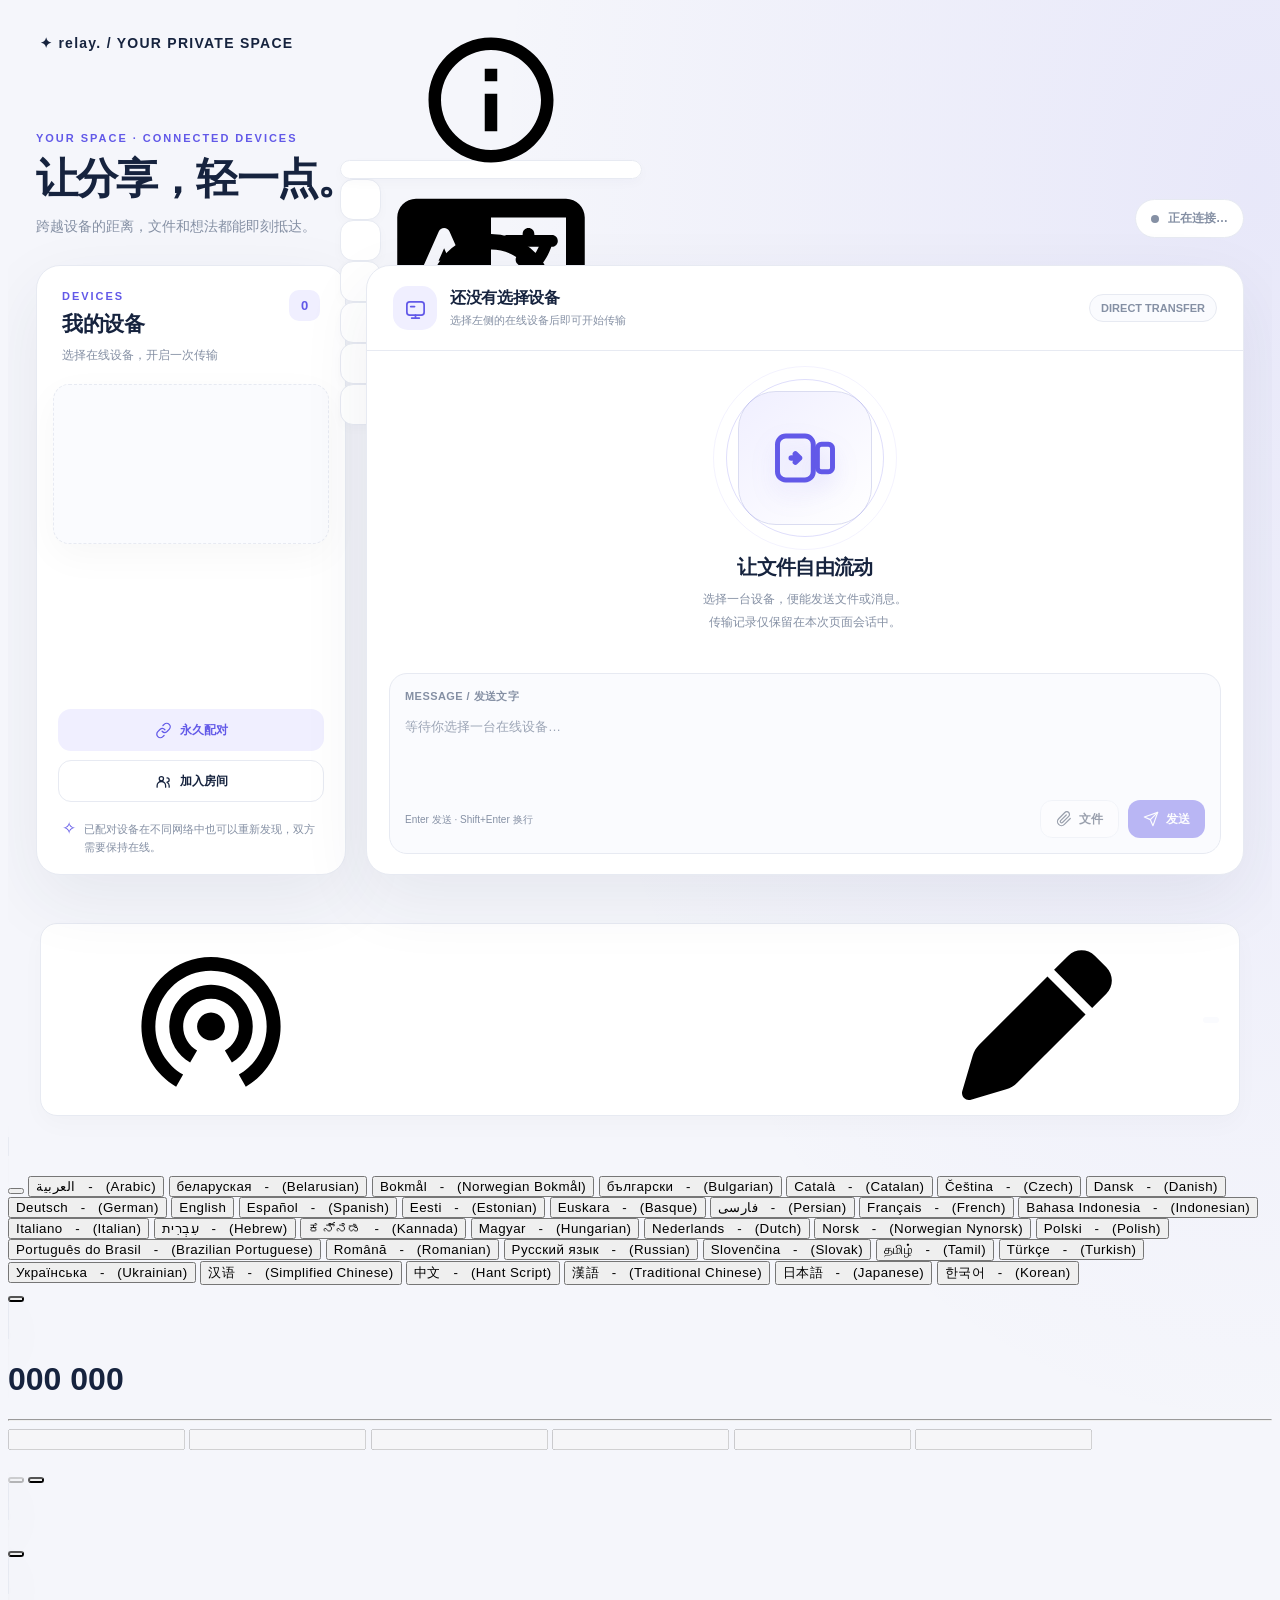
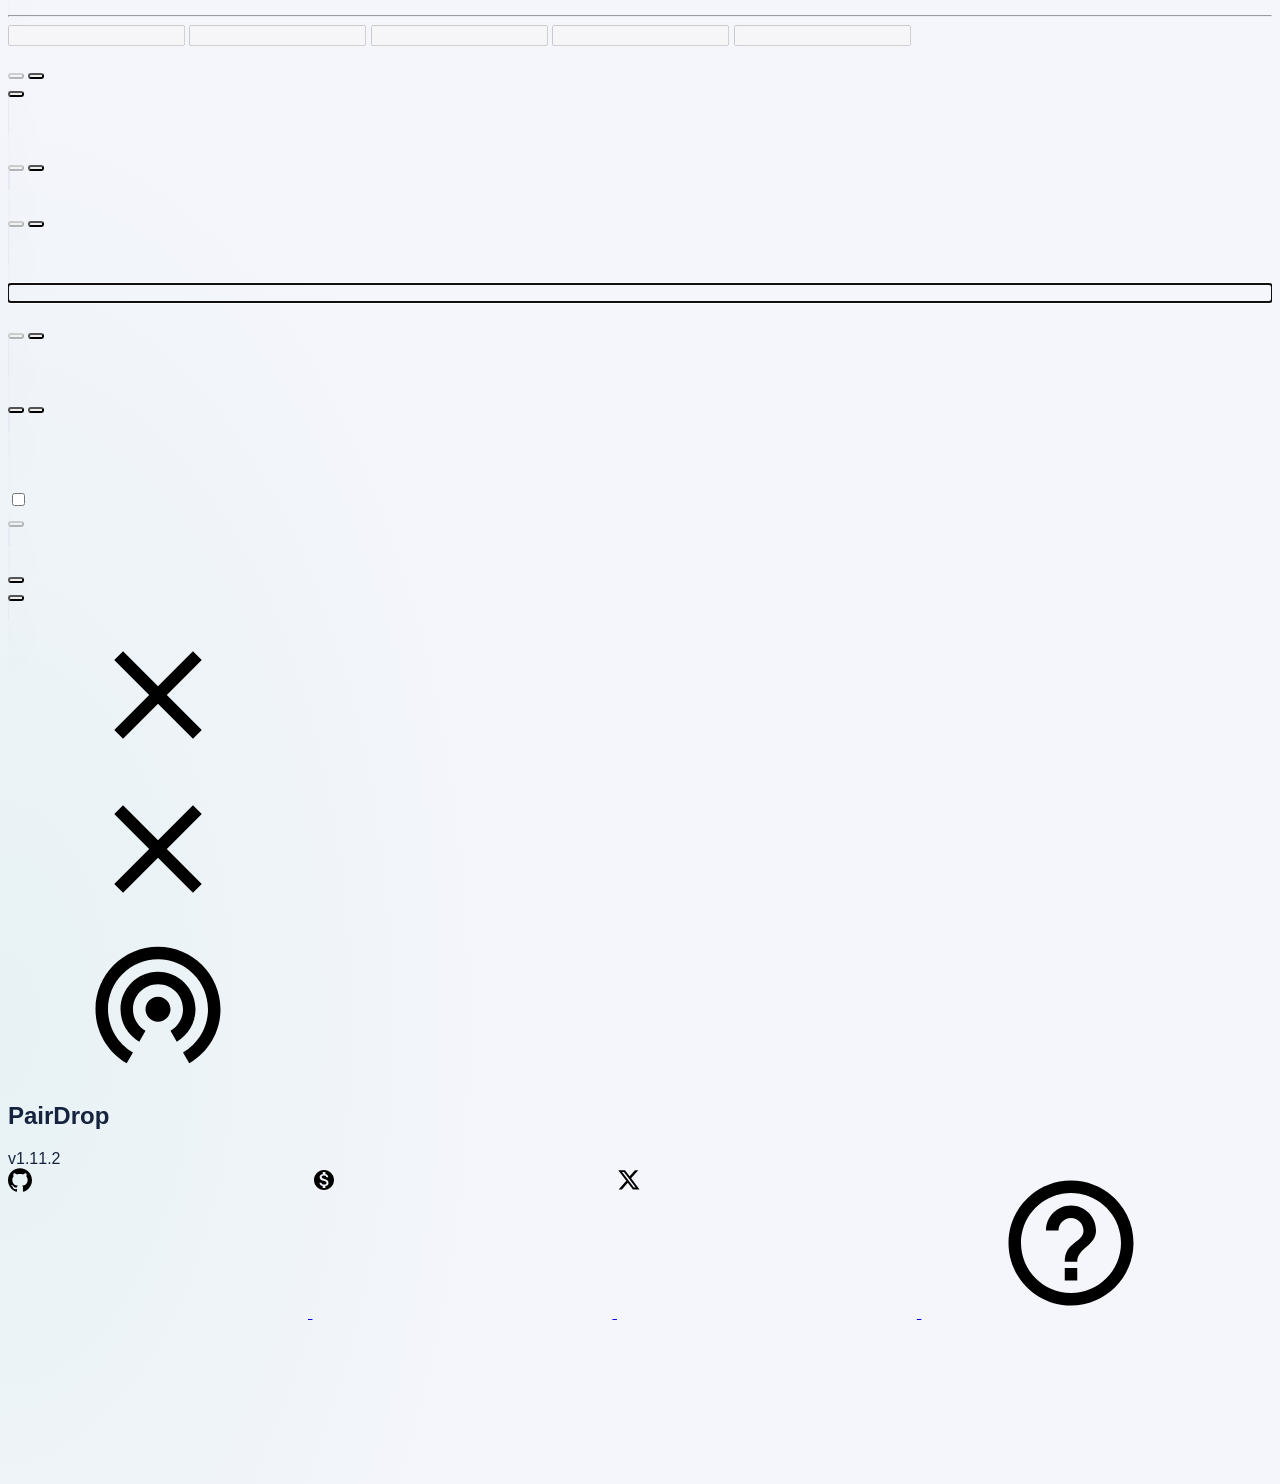
==== commit cd656392: "feat(ui): compose transfer workspace while preserving PairDrop peer and dialog anchors" ====
--- a/public/index.html
+++ b/public/index.html
@@ -39,6 +39,7 @@
     <link rel="preload" href="fonts/OpenSans/static/OpenSans-Medium.ttf" as="font" type="font/ttf" crossorigin>
     <link rel="stylesheet" type="text/css" href="styles/styles-main.css">
     <link rel="stylesheet" type="text/css" href="styles/personal-transfer.css">
+    <link rel="stylesheet" type="text/css" href="styles/personal-workspace.css">
     <link rel="manifest" href="manifest.json">
 </head>
 
@@ -104,8 +105,28 @@
             </svg>
         </div>
     </header>
-    <!-- Center -->
+
+    <!-- Personal Workspace: presentation shell; upstream PairDrop elements keep their IDs. -->
     <div id="center" class="opacity-0">
+        <div id="personal-workspace" class="personal-workspace">
+            <div class="workspace-intro">
+                <div>
+                    <div class="workspace-overline">YOUR SPACE · CONNECTED DEVICES</div>
+                    <h1>让分享，轻一点。</h1>
+                    <p>跨越设备的距离，文件和想法都能即刻抵达。</p>
+                </div>
+                <div id="workspace-connection" class="workspace-connection" role="status">正在连接…</div>
+            </div>
+            <div class="workspace-grid">
+                <aside class="workspace-devices" aria-label="在线设备">
+                    <div class="workspace-panel-header">
+                        <div>
+                            <div class="workspace-eyebrow">DEVICES</div>
+                            <h2>我的设备</h2>
+                        </div>
+                        <span id="workspace-device-count" class="workspace-count" aria-label="在线设备数量">0</span>
+                    </div>
+                    <p class="workspace-panel-description">选择在线设备，开启一次传输</p>
         <!-- Peers -->
         <x-peers class="center grow-5"></x-peers>
         <x-no-peers class="center grow fade-in no-animation-on-load" data-i18n-key="instructions.no-peers" data-i18n-attrs="data-drop-bg">
@@ -113,6 +134,58 @@
             <div data-i18n-key="instructions.no-peers-subtitle" data-i18n-attrs="text"></div>
         </x-no-peers>
         <x-instructions class="grow fade-in" data-i18n-key="instructions.x-instructions" data-i18n-attrs="desktop mobile data-drop-peer data-drop-bg"></x-instructions>
+
+                    <div class="workspace-device-actions">
+                        <button id="workspace-pair-button" class="workspace-action primary-soft" type="button">
+                            <svg viewBox="0 0 24 24" fill="none" stroke="currentColor" stroke-width="1.8" stroke-linecap="round" stroke-linejoin="round" aria-hidden="true"><path d="M10 13a5 5 0 0 0 7 .4l3-3a5 5 0 0 0-7.1-7.1l-1.7 1.7"/><path d="M14 11a5 5 0 0 0-7-.4l-3 3a5 5 0 0 0 7.1 7.1l1.7-1.7"/></svg>
+                            永久配对
+                        </button>
+                        <button id="workspace-room-button" class="workspace-action" type="button">
+                            <svg viewBox="0 0 24 24" fill="none" stroke="currentColor" stroke-width="1.8" stroke-linecap="round" stroke-linejoin="round" aria-hidden="true"><circle cx="9" cy="8" r="3"/><path d="M3 20v-2a6 6 0 0 1 12 0v2M17 7a3 3 0 0 1 0 6M20 20v-2a5 5 0 0 0-3-4.6"/></svg>
+                            加入房间
+                        </button>
+                    </div>
+                    <div class="workspace-footnote">
+                        已配对设备在不同网络中也可以重新发现，双方需要保持在线。
+                    </div>
+                </aside>
+                <section class="workspace-conversation" aria-label="传输会话">
+                    <div class="workspace-conversation-head">
+                        <div class="workspace-contact">
+                            <div class="workspace-contact-icon"><svg viewBox="0 0 24 24" fill="none" stroke="currentColor" stroke-width="1.8" stroke-linecap="round" stroke-linejoin="round" aria-hidden="true"><rect x="3" y="5" width="18" height="14" rx="3"/><path d="M8 22h8M12 19v3M7 10h4"/></svg></div>
+                            <div>
+                                <h2 id="workspace-recipient">还没有选择设备</h2>
+                                <p id="workspace-recipient-detail">选择左侧的在线设备后即可开始传输</p>
+                            </div>
+                        </div>
+                        <div class="workspace-header-tag">DIRECT TRANSFER</div>
+                    </div>
+                    <div class="workspace-stage">
+                        <div class="workspace-illustration"><svg viewBox="0 0 24 24" fill="none" stroke="currentColor" stroke-width="1.8" stroke-linecap="round" stroke-linejoin="round" aria-hidden="true"><rect x="2" y="4" width="13" height="16" rx="3"/><rect x="16.5" y="7" width="5.5" height="10" rx="1.5"/><path d="m7 12 3 0m-1.5-1.5L10 12l-1.5 1.5" stroke-width="2"/></svg></div>
+                        <h3>让文件自由流动</h3>
+                        <div id="workspace-empty-activity" class="workspace-empty-activity">
+                            <p>选择一台设备，便能发送文件或消息。<br>传输记录仅保留在本次页面会话中。</p>
+                        </div>
+                        <div id="workspace-activity" class="workspace-activity-list" role="log" aria-label="本次传输记录" aria-live="polite"></div>
+                    </div>
+                    <div class="workspace-compose">
+                        <label class="workspace-compose-label" for="workspace-message">MESSAGE / 发送文字</label>
+                        <textarea id="workspace-message" rows="3" placeholder="等待你选择一台在线设备…" disabled></textarea>
+                        <div class="workspace-compose-actions">
+                            <span class="workspace-compose-hint">Enter 发送 · Shift+Enter 换行</span>
+                            <div class="workspace-compose-buttons">
+                                <input id="workspace-file-input" type="file" multiple hidden aria-label="选择发送的文件">
+                                <button id="workspace-file-button" class="workspace-send secondary" type="button" disabled>
+                                    <svg viewBox="0 0 24 24" fill="none" stroke="currentColor" stroke-width="1.8" stroke-linecap="round" stroke-linejoin="round" aria-hidden="true"><path d="m21.4 11.2-8.9 8.9a6 6 0 0 1-8.5-8.5l9.3-9.3a4 4 0 0 1 5.7 5.7l-9.3 9.3a2 2 0 0 1-2.8-2.8L15.4 6"/></svg> 文件
+                                </button>
+                                <button id="workspace-send-button" class="workspace-send" type="button" disabled>
+                                    <svg viewBox="0 0 24 24" fill="none" stroke="currentColor" stroke-width="1.8" stroke-linecap="round" stroke-linejoin="round" aria-hidden="true"><path d="m22 2-7 20-4-9-9-4Z"/><path d="M22 2 11 13"/></svg> 发送
+                                </button>
+                            </div>
+                        </div>
+                    </div>
+                </section>
+            </div>
         <div class="shr-panel panel column" hidden>
             <div class="row">
                 <div class="thumb center">
@@ -145,6 +218,8 @@
             <span data-i18n-key="footer.traffic" data-i18n-attrs="text"></span>
             <span data-i18n-key="footer.routed" data-i18n-attrs="text"></span>
             <span data-i18n-key="footer.webrtc" data-i18n-attrs="text"></span>
+        </div>
+
         </div>
     </div>
     <!-- Footer -->
@@ -830,6 +905,7 @@
     <script src="scripts/persistent-storage.js" defer></script>
     <script src="scripts/ui-main.js" defer></script>
     <script src="scripts/main.js" defer></script>
+    <script src="scripts/personal-workspace.js" defer></script>
     <!-- Sounds -->
     <audio id="blop" autobuffer="true">
         <source src="sounds/blop.mp3" type="audio/mpeg">
--- a/public/styles/personal-workspace.css
+++ b/public/styles/personal-workspace.css
@@ -0,0 +1,767 @@
+/**
+ * Personal Workspace · visual system
+ *
+ * Layering: tokens → frame → device list → conversation → dialogs → responsive.
+ * No upstream selectors are renamed or removed. Functional state is expressed
+ * by workspace-* classes that the separate adapter owns.
+ */
+
+/* 1. Tokens and global frame */
+body {
+    --pw-canvas: #f5f6fb;
+    --pw-surface: #ffffff;
+    --pw-surface-soft: #fafbfe;
+    --pw-ink: #16233e;
+    --pw-muted: #8590a4;
+    --pw-line: #e7eaf2;
+    --pw-accent: #6259e8;
+    --pw-accent-soft: #f0efff;
+    --pw-positive: #34b699;
+    --pw-shadow: 0 24px 70px rgba(42, 52, 87, .075);
+    --pw-radius: 24px;
+    --primary-color: #6259e8;
+    --paired-device-color: #34b699;
+    --public-room-color: #e9a45c;
+    background: var(--pw-canvas);
+    color: var(--pw-ink);
+}
+
+body.dark-theme {
+    --pw-canvas: #111420;
+    --pw-surface: #1b2030;
+    --pw-surface-soft: #202639;
+    --pw-ink: #f4f6ff;
+    --pw-muted: #a0acc0;
+    --pw-line: #32384b;
+    --pw-accent: #a09bff;
+    --pw-accent-soft: #302e4c;
+    --pw-positive: #57d5b3;
+    --pw-shadow: 0 24px 70px rgba(0, 0, 0, .18);
+    --primary-color: #a09bff;
+    --paired-device-color: #57d5b3;
+}
+@media (prefers-color-scheme: dark) {
+    body:not(.light-theme) {
+        --pw-canvas: #111420;
+        --pw-surface: #1b2030;
+        --pw-surface-soft: #202639;
+        --pw-ink: #f4f6ff;
+        --pw-muted: #a0acc0;
+        --pw-line: #32384b;
+        --pw-accent: #a09bff;
+        --pw-accent-soft: #302e4c;
+        --pw-positive: #57d5b3;
+        --pw-shadow: 0 24px 70px rgba(0, 0, 0, .18);
+        --primary-color: #a09bff;
+        --paired-device-color: #57d5b3;
+    }
+}
+
+html, body {
+    overflow-x: hidden;
+}
+body {
+    min-height: 100dvh;
+    height: auto;
+    overflow-y: auto;
+    font-family: "Open Sans", -apple-system, BlinkMacSystemFont, "Segoe UI", sans-serif;
+    background:
+        radial-gradient(70% 48% at 98% 6%, color-mix(in srgb, var(--pw-accent) 9%, transparent), transparent 85%),
+        radial-gradient(45% 35% at 0% 85%, color-mix(in srgb, var(--pw-positive) 7%, transparent), transparent 92%),
+        var(--pw-canvas);
+    transition: background-color 250ms, color 250ms;
+}
+body > header {
+    position: relative;
+    width: min(1320px, calc(100% - 64px));
+    margin: 0 auto;
+    height: 78px !important;
+    min-height: 78px;
+    padding: 17px 0 10px 300px;
+    box-sizing: border-box;
+    align-items: center;
+    border: none;
+    background: transparent;
+    backdrop-filter: none;
+}
+body > header::after {
+    content: "✦  relay.   /   YOUR PRIVATE SPACE";
+    position: absolute;
+    top: 27px;
+    left: 0;
+    font-size: 14px;
+    font-weight: 800;
+    letter-spacing: .09em;
+    white-space: nowrap;
+    color: var(--pw-ink);
+    pointer-events: none;
+}
+body > header > * { align-self: center; }
+body > header .icon-button {
+    border: 1px solid var(--pw-line);
+    border-radius: 13px;
+    width: 39px;
+    height: 39px;
+    background: var(--pw-surface);
+    color: var(--pw-muted);
+    box-shadow: 0 4px 12px rgba(25, 28, 65, .025);
+}
+body > header .icon-button:hover {
+    color: var(--pw-accent);
+    border-color: color-mix(in srgb, var(--pw-accent) 35%, var(--pw-line));
+}
+body > header .icon-button:before { border-radius: 13px; }
+body > header:not(.overflow-expanded) { height: 78px !important; }
+
+/* 2. Workspace structure */
+#center {
+    width: 100%;
+    flex: 1 0 auto;
+    display: block;
+    overflow: visible;
+    padding: 0 32px;
+    box-sizing: border-box;
+}
+.personal-workspace {
+    width: min(1260px, 100%);
+    margin: 0 auto;
+    padding: 18px 0 20px;
+    color: var(--pw-ink);
+}
+.workspace-intro {
+    display: flex;
+    align-items: flex-end;
+    justify-content: space-between;
+    gap: 24px;
+    margin-bottom: 27px;
+}
+.workspace-overline,
+.workspace-eyebrow {
+    font-size: 11px;
+    font-weight: 800;
+    text-transform: uppercase;
+    letter-spacing: .18em;
+    color: var(--pw-accent);
+}
+.workspace-intro h1 {
+    margin: 10px 0 11px;
+    color: var(--pw-ink);
+    font-size: clamp(29px, 3.5vw, 42px);
+    font-weight: 800;
+    letter-spacing: -.045em;
+    line-height: 1.18;
+}
+.workspace-intro p {
+    margin: 0;
+    color: var(--pw-muted);
+    font-size: 14px;
+    line-height: 1.7;
+}
+.workspace-connection {
+    flex-shrink: 0;
+    display: inline-flex;
+    align-items: center;
+    gap: 9px;
+    padding: 10px 15px;
+    border: 1px solid var(--pw-line);
+    border-radius: 100px;
+    background: var(--pw-surface);
+    font-size: 12px;
+    color: var(--pw-muted);
+    font-weight: 700;
+}
+.workspace-connection::before {
+    content: "";
+    width: 8px;
+    height: 8px;
+    border-radius: 50%;
+    background: var(--pw-muted);
+}
+.workspace-connection.is-online::before {
+    background: var(--pw-positive);
+    box-shadow: 0 0 0 4px color-mix(in srgb, var(--pw-positive) 14%, transparent);
+}
+.workspace-grid {
+    display: grid;
+    grid-template-columns: minmax(264px, 310px) minmax(0, 1fr);
+    align-items: stretch;
+    gap: 20px;
+    min-height: min(610px, calc(100dvh - 260px));
+}
+.workspace-devices,
+.workspace-conversation {
+    min-width: 0;
+    border: 1px solid var(--pw-line);
+    border-radius: var(--pw-radius);
+    background: var(--pw-surface);
+    box-shadow: var(--pw-shadow);
+}
+.workspace-devices {
+    display: flex;
+    flex-direction: column;
+    padding: 24px 16px 18px;
+}
+.workspace-panel-header {
+    display: flex;
+    justify-content: space-between;
+    align-items: flex-start;
+    gap: 12px;
+    padding: 0 9px;
+}
+.workspace-panel-header h2 {
+    margin: 6px 0 0;
+    font-weight: 800;
+    font-size: 21px;
+    color: var(--pw-ink);
+    line-height: 1.5;
+    letter-spacing: -.02em;
+}
+.workspace-count {
+    display: inline-flex;
+    min-width: 31px;
+    height: 31px;
+    align-items: center;
+    justify-content: center;
+    border-radius: 10px;
+    background: var(--pw-accent-soft);
+    color: var(--pw-accent);
+    font-weight: 800;
+    font-size: 13px;
+}
+.workspace-panel-description {
+    font-size: 12px;
+    color: var(--pw-muted);
+    padding: 0 9px;
+    margin: 7px 0 20px;
+}
+.workspace-devices x-peers {
+    --peer-width: 100%;
+    display: flex;
+    flex-direction: column;
+    align-items: stretch;
+    justify-content: flex-start;
+    gap: 8px;
+    flex: 0 1 auto;
+    width: 100%;
+    max-height: 380px;
+    min-height: 0;
+    padding: 0;
+    overflow-y: auto;
+    overflow-x: hidden;
+    scrollbar-width: thin;
+    box-sizing: border-box;
+}
+.workspace-devices x-peer {
+    display: flex;
+    flex: 0 0 auto;
+    justify-content: stretch;
+    align-items: center;
+    width: 100%;
+    box-sizing: border-box;
+    padding: 8px;
+    border: 1px solid transparent;
+    border-radius: 16px;
+    background: transparent;
+    cursor: pointer;
+    transition: background-color 170ms, border-color 170ms;
+}
+.workspace-devices x-peer:hover,
+.workspace-devices x-peer.workspace-selected {
+    background: var(--pw-accent-soft);
+}
+.workspace-devices x-peer.workspace-selected {
+    border-color: color-mix(in srgb, var(--pw-accent) 19%, var(--pw-line));
+}
+.workspace-devices x-peer label {
+    display: grid;
+    grid-template-columns: 50px minmax(0, 1fr);
+    column-gap: 11px;
+    align-items: center;
+    width: 100%;
+    box-sizing: border-box;
+    text-align: left;
+}
+.workspace-devices x-peer x-icon {
+    grid-column: 1;
+    grid-row: 1;
+    align-self: center;
+    margin: 0;
+    --icon-size: 23px;
+    transform: none !important;
+    animation: none;
+}
+.workspace-devices x-peer .icon-wrapper {
+    width: 30px;
+    height: 30px;
+    box-sizing: content-box;
+    border-radius: 15px;
+    padding: 9px;
+    background: var(--pw-accent-soft);
+    background-image: none;
+    color: var(--pw-accent);
+    box-shadow: none;
+}
+.workspace-devices x-peer.type-secret .icon-wrapper {
+    background: color-mix(in srgb, var(--pw-positive) 14%, var(--pw-surface));
+    color: var(--pw-positive);
+}
+.workspace-devices x-peer.type-public-id:not(.type-ip):not(.type-secret) .icon-wrapper {
+    background: color-mix(in srgb, var(--public-room-color) 15%, var(--pw-surface));
+    color: var(--public-room-color);
+}
+.workspace-devices x-peer .highlight-wrapper { height: 4px; margin-top: 4px; }
+.workspace-devices x-peer .highlight { height: 4px; width: 10px; box-shadow: none; }
+.workspace-devices x-peer .device-descriptor {
+    grid-column: 2;
+    grid-row: 1;
+    text-align: left;
+    min-width: 0;
+}
+.workspace-devices x-peer .device-descriptor > div {
+    text-align: left;
+    overflow: hidden;
+    text-overflow: ellipsis;
+}
+.workspace-devices x-peer .name {
+    font-size: 13px;
+    font-weight: 800;
+    color: var(--pw-ink);
+}
+.workspace-devices x-peer .device-name,
+.workspace-devices x-peer .status {
+    color: var(--pw-muted);
+    font-size: 11px;
+    opacity: 1;
+    margin-top: 3px;
+}
+.workspace-devices x-peer .progress {
+    position: absolute;
+    left: 22px;
+}
+.workspace-devices x-peer:not([status]) .progress { display: none; }
+.workspace-devices x-no-peers {
+    border: 1px dashed var(--pw-line);
+    border-radius: 16px;
+    background: var(--pw-surface-soft);
+    padding: 30px 12px;
+    margin: 0;
+    min-height: 160px;
+    height: auto;
+    color: var(--pw-muted);
+    text-align: center;
+}
+.workspace-devices x-no-peers h2 {
+    font-size: 15px;
+    line-height: 1.5;
+    color: var(--pw-ink);
+    margin: 0 0 8px;
+}
+.workspace-devices x-no-peers > div { font-size: 12px; }
+.workspace-devices x-instructions {
+    display: none;
+}
+.workspace-device-actions {
+    margin-top: auto;
+    padding: 17px 5px 0;
+    display: grid;
+    gap: 9px;
+}
+.workspace-action {
+    display: inline-flex;
+    align-items: center;
+    justify-content: center;
+    gap: 8px;
+    width: 100%;
+    min-height: 42px;
+    border: 1px solid var(--pw-line);
+    border-radius: 13px;
+    background: var(--pw-surface);
+    color: var(--pw-ink);
+    font: inherit;
+    font-size: 12px;
+    font-weight: 800;
+    cursor: pointer;
+    transition: border-color 150ms, transform 150ms, background-color 150ms;
+}
+.workspace-action:hover {
+    border-color: var(--pw-accent);
+    transform: translateY(-1px);
+}
+.workspace-action.primary-soft {
+    background: var(--pw-accent-soft);
+    border-color: transparent;
+    color: var(--pw-accent);
+}
+.workspace-action svg { width: 17px; height: 17px; }
+.workspace-footnote {
+    display: flex;
+    align-items: start;
+    gap: 8px;
+    padding: 18px 9px 0;
+    font-size: 11px;
+    line-height: 1.65;
+    color: var(--pw-muted);
+}
+.workspace-footnote::before {
+    content: "✧";
+    color: var(--pw-accent);
+    font-size: 17px;
+    line-height: 1;
+}
+
+/* 3. Selected device and conversation */
+.workspace-conversation {
+    display: flex;
+    flex-direction: column;
+    overflow: hidden;
+    min-height: 550px;
+    position: relative;
+}
+.workspace-conversation.is-dragging {
+    outline: 3px dashed var(--pw-accent);
+    outline-offset: -9px;
+}
+.workspace-conversation-head {
+    display: flex;
+    align-items: center;
+    justify-content: space-between;
+    padding: 20px 26px;
+    border-bottom: 1px solid var(--pw-line);
+}
+.workspace-contact {
+    display: flex;
+    align-items: center;
+    gap: 13px;
+    min-width: 0;
+}
+.workspace-contact-icon {
+    width: 44px;
+    height: 44px;
+    flex: 0 0 44px;
+    display: grid;
+    place-items: center;
+    border-radius: 15px;
+    color: var(--pw-accent);
+    background: var(--pw-accent-soft);
+}
+.workspace-contact-icon svg { width: 23px; height: 23px; }
+.workspace-contact h2 {
+    margin: 0 0 4px;
+    color: var(--pw-ink);
+    font-size: 16px;
+    line-height: 1.3;
+    font-weight: 800;
+    letter-spacing: -.02em;
+    overflow: hidden;
+    text-overflow: ellipsis;
+    white-space: nowrap;
+}
+.workspace-contact p {
+    margin: 0;
+    color: var(--pw-muted);
+    font-size: 11px;
+    line-height: 1.5;
+}
+.workspace-header-tag {
+    flex-shrink: 0;
+    background: var(--pw-surface-soft);
+    border: 1px solid var(--pw-line);
+    color: var(--pw-muted);
+    padding: 7px 11px;
+    border-radius: 100px;
+    font-size: 11px;
+    font-weight: 700;
+}
+.workspace-stage {
+    position: relative;
+    display: flex;
+    flex-direction: column;
+    flex: 1;
+    min-height: 210px;
+    padding: 20px 24px;
+    align-items: center;
+    justify-content: center;
+    text-align: center;
+}
+.workspace-illustration {
+    position: relative;
+    width: 132px;
+    height: 132px;
+    display: grid;
+    place-items: center;
+    margin-bottom: 13px;
+    border-radius: 38px;
+    background: linear-gradient(140deg, var(--pw-accent-soft), var(--pw-surface));
+    border: 1px solid color-mix(in srgb, var(--pw-accent) 10%, var(--pw-line));
+}
+.workspace-illustration::before,
+.workspace-illustration::after {
+    content: "";
+    position: absolute;
+    border: 1px solid color-mix(in srgb, var(--pw-accent) 20%, transparent);
+    border-radius: 50%;
+}
+.workspace-illustration::before { inset: -13px; }
+.workspace-illustration::after { inset: -26px; opacity: .4; }
+.workspace-illustration svg {
+    width: 66px;
+    height: 66px;
+    color: var(--pw-accent);
+    filter: drop-shadow(0 12px 11px color-mix(in srgb, var(--pw-accent) 17%, transparent));
+}
+.workspace-stage h3 {
+    font-size: 20px;
+    font-weight: 800;
+    color: var(--pw-ink);
+    letter-spacing: -.035em;
+    margin: 16px 0 7px;
+}
+.workspace-stage p {
+    font-size: 12px;
+    line-height: 1.9;
+    color: var(--pw-muted);
+    margin: 0;
+}
+.workspace-empty-activity[hidden] { display: none; }
+.workspace-has-selection .workspace-illustration { display: none; }
+.workspace-has-selection .workspace-stage h3 { display: none; }
+.workspace-has-selection .workspace-stage {
+    justify-content: flex-start;
+    align-items: stretch;
+    text-align: left;
+}
+.workspace-activity-list {
+    display: flex;
+    flex-direction: column;
+    gap: 13px;
+    width: 100%;
+    overflow: auto;
+    max-height: 290px;
+}
+.workspace-activity-item {
+    max-width: min(85%, 400px);
+    display: flex;
+    flex-direction: column;
+    gap: 5px;
+    align-self: flex-start;
+}
+.workspace-activity-item.outgoing { align-self: flex-end; align-items: flex-end; }
+.workspace-activity-message {
+    padding: 12px 15px;
+    color: var(--pw-ink);
+    background: var(--pw-surface-soft);
+    border: 1px solid var(--pw-line);
+    border-radius: 15px 15px 15px 4px;
+    overflow-wrap: anywhere;
+    white-space: pre-wrap;
+    font-size: 13px;
+    line-height: 1.65;
+    max-width: 100%;
+    box-sizing: border-box;
+}
+.workspace-activity-item.outgoing .workspace-activity-message {
+    background: var(--pw-accent-soft);
+    border-color: transparent;
+    border-radius: 15px 15px 4px 15px;
+}
+.workspace-activity-meta {
+    color: var(--pw-muted);
+    font-size: 10px;
+}
+.workspace-compose {
+    display: flex;
+    flex-direction: column;
+    gap: 10px;
+    margin: 0 22px 20px;
+    padding: 15px;
+    border: 1px solid var(--pw-line);
+    border-radius: 18px;
+    background: var(--pw-surface-soft);
+}
+.workspace-compose-label {
+    font-size: 11px;
+    letter-spacing: .04em;
+    font-weight: 800;
+    color: var(--pw-muted);
+}
+.workspace-compose textarea {
+    resize: none;
+    display: block;
+    box-sizing: border-box;
+    width: 100%;
+    min-height: 76px;
+    max-height: 180px;
+    padding: 2px 0;
+    background: transparent;
+    border: none;
+    outline: none;
+    font: inherit;
+    color: var(--pw-ink);
+    font-size: 13px;
+    line-height: 1.7;
+}
+.workspace-compose textarea::placeholder { color: var(--pw-muted); opacity: .8; }
+.workspace-compose-actions {
+    display: flex;
+    align-items: center;
+    justify-content: space-between;
+    gap: 12px;
+}
+.workspace-compose-hint {
+    font-size: 10px;
+    color: var(--pw-muted);
+    line-height: 1.5;
+}
+.workspace-compose-buttons {
+    display: flex;
+    gap: 9px;
+    align-items: center;
+}
+.workspace-send {
+    display: flex;
+    align-items: center;
+    justify-content: center;
+    gap: 7px;
+    border: 0;
+    border-radius: 12px;
+    min-height: 38px;
+    padding: 0 15px;
+    cursor: pointer;
+    background: var(--pw-accent);
+    color: #fff;
+    font-size: 12px;
+    font-weight: 800;
+}
+.workspace-send.secondary {
+    background: var(--pw-surface);
+    border: 1px solid var(--pw-line);
+    color: var(--pw-ink);
+}
+.workspace-send:disabled {
+    cursor: not-allowed;
+    opacity: .42;
+}
+.workspace-send svg { width: 16px; height: 16px; }
+
+/* 4. Existing dialogs and ancillary UI */
+.personal-workspace .shr-panel {
+    align-self: flex-start;
+    margin: 16px 0 0;
+    border-radius: 15px;
+    border: 1px solid var(--pw-line);
+    padding: 8px;
+    background: var(--pw-surface);
+}
+.personal-workspace #websocket-fallback {
+    margin-top: 10px;
+    font-size: 11px;
+}
+body > footer {
+    width: min(1260px, calc(100% - 64px));
+    flex: 0 0 auto;
+    margin: 0 auto 22px;
+    padding: 12px 20px;
+    box-sizing: border-box;
+    display: flex;
+    flex-direction: row;
+    justify-content: space-between;
+    gap: 16px;
+    text-align: left;
+    border: 1px solid var(--pw-line);
+    border-radius: 17px;
+    background: var(--pw-surface);
+    box-shadow: 0 9px 24px rgba(20, 27, 48, .025);
+    color: var(--pw-muted);
+}
+body > footer .logo { --icon-size: 25px; margin: 0; }
+body > footer > div {
+    display: flex;
+    flex-direction: row;
+    align-items: center;
+    gap: 16px;
+}
+body > footer .known-as-wrapper { font-size: 12px; white-space: nowrap; }
+body > footer #display-name { font-size: 12px; max-width: 160px; }
+body > footer .discovery-wrapper {
+    margin: 0;
+    padding: 3px 8px;
+    border-width: 1px;
+    border-color: var(--pw-line);
+    background: var(--pw-surface-soft);
+    font-size: 11px;
+}
+body x-dialog x-paper {
+    border-radius: 21px;
+    border: 1px solid var(--pw-line);
+    box-shadow: var(--pw-shadow);
+}
+body x-dialog x-background { background: rgba(12, 17, 32, .68); backdrop-filter: blur(7px); }
+body x-dialog x-paper > .row:first-of-type {
+    background: var(--pw-accent);
+}
+body x-dialog .btn-rounded { border-radius: 10px; }
+body x-toast { border-radius: 15px; }
+
+/* 5. Responsive behavior */
+@media (max-width: 780px) {
+    body > header {
+        width: calc(100% - 32px);
+        height: 66px !important;
+        min-height: 66px;
+        padding: 9px 0 7px 130px;
+    }
+    body > header:not(.overflow-expanded) { height: 66px !important; }
+    body > header::after {
+        content: "✦  relay.";
+        top: 20px;
+        font-size: 16px;
+    }
+    #center { padding: 0 16px; }
+    .personal-workspace { padding: 8px 0 16px; }
+    .workspace-intro { gap: 12px; margin-bottom: 18px; }
+    .workspace-intro h1 { font-size: 29px; }
+    .workspace-intro p { font-size: 12px; }
+    .workspace-grid { grid-template-columns: minmax(0, 1fr); min-height: unset; gap: 13px; }
+    .workspace-devices { padding: 16px; }
+    .workspace-devices x-peers {
+        display: flex;
+        flex-direction: row;
+        gap: 8px;
+        overflow-x: auto;
+        overflow-y: hidden;
+        max-height: none;
+        padding-bottom: 4px;
+    }
+    .workspace-devices x-peer { flex: 0 0 190px; }
+    .workspace-devices x-no-peers { min-height: 90px; padding: 16px; }
+    .workspace-panel-description { margin-bottom: 12px; }
+    .workspace-device-actions { grid-template-columns: 1fr 1fr; padding-top: 10px; }
+    .workspace-footnote { padding-top: 11px; }
+    .workspace-conversation { min-height: 470px; }
+    .workspace-stage { min-height: 160px; }
+    .workspace-illustration { width: 100px; height: 100px; border-radius: 28px; }
+    .workspace-illustration svg { width: 54px; height: 54px; }
+    body > footer {
+        width: calc(100% - 32px);
+        margin: 0 auto 14px;
+        flex-wrap: wrap;
+    }
+    body > footer > div { flex-wrap: wrap; }
+}
+@media (max-width: 440px) {
+    .workspace-intro { flex-direction: column; align-items: flex-start; gap: 10px; }
+    .workspace-intro h1 { margin-bottom: 6px; }
+    .workspace-devices x-peer { flex-basis: 176px; }
+    .workspace-conversation-head { padding: 14px 16px; }
+    .workspace-header-tag { display: none; }
+    .workspace-compose { margin: 0 12px 12px; padding: 12px; }
+    .workspace-compose-hint { display: none; }
+    .workspace-stage { padding: 14px; }
+    .workspace-stage h3 { font-size: 18px; }
+    body > footer { padding: 10px 12px; }
+    body > footer .discovery-wrapper { max-width: 100%; }
+}
+
+@media (prefers-reduced-motion: reduce) {
+    .workspace-action, .workspace-devices x-peer { transition: none; }
+}
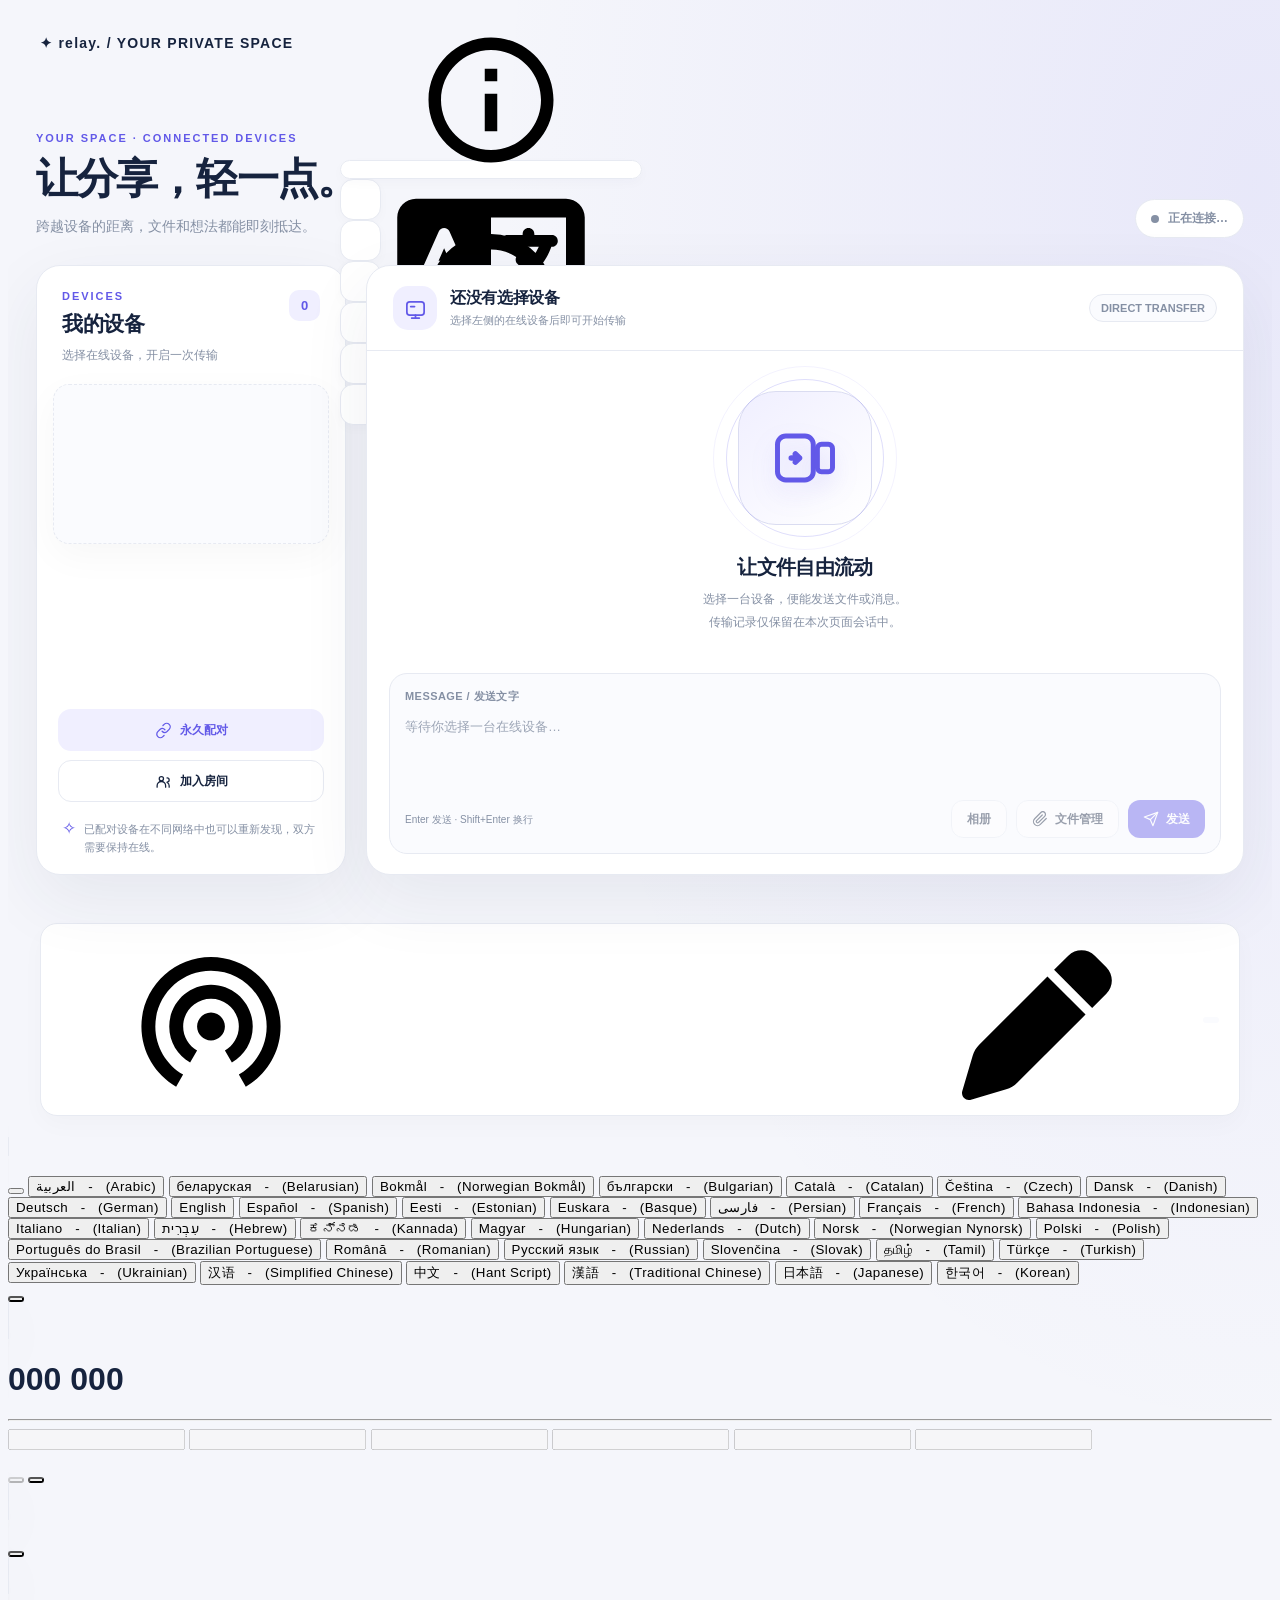
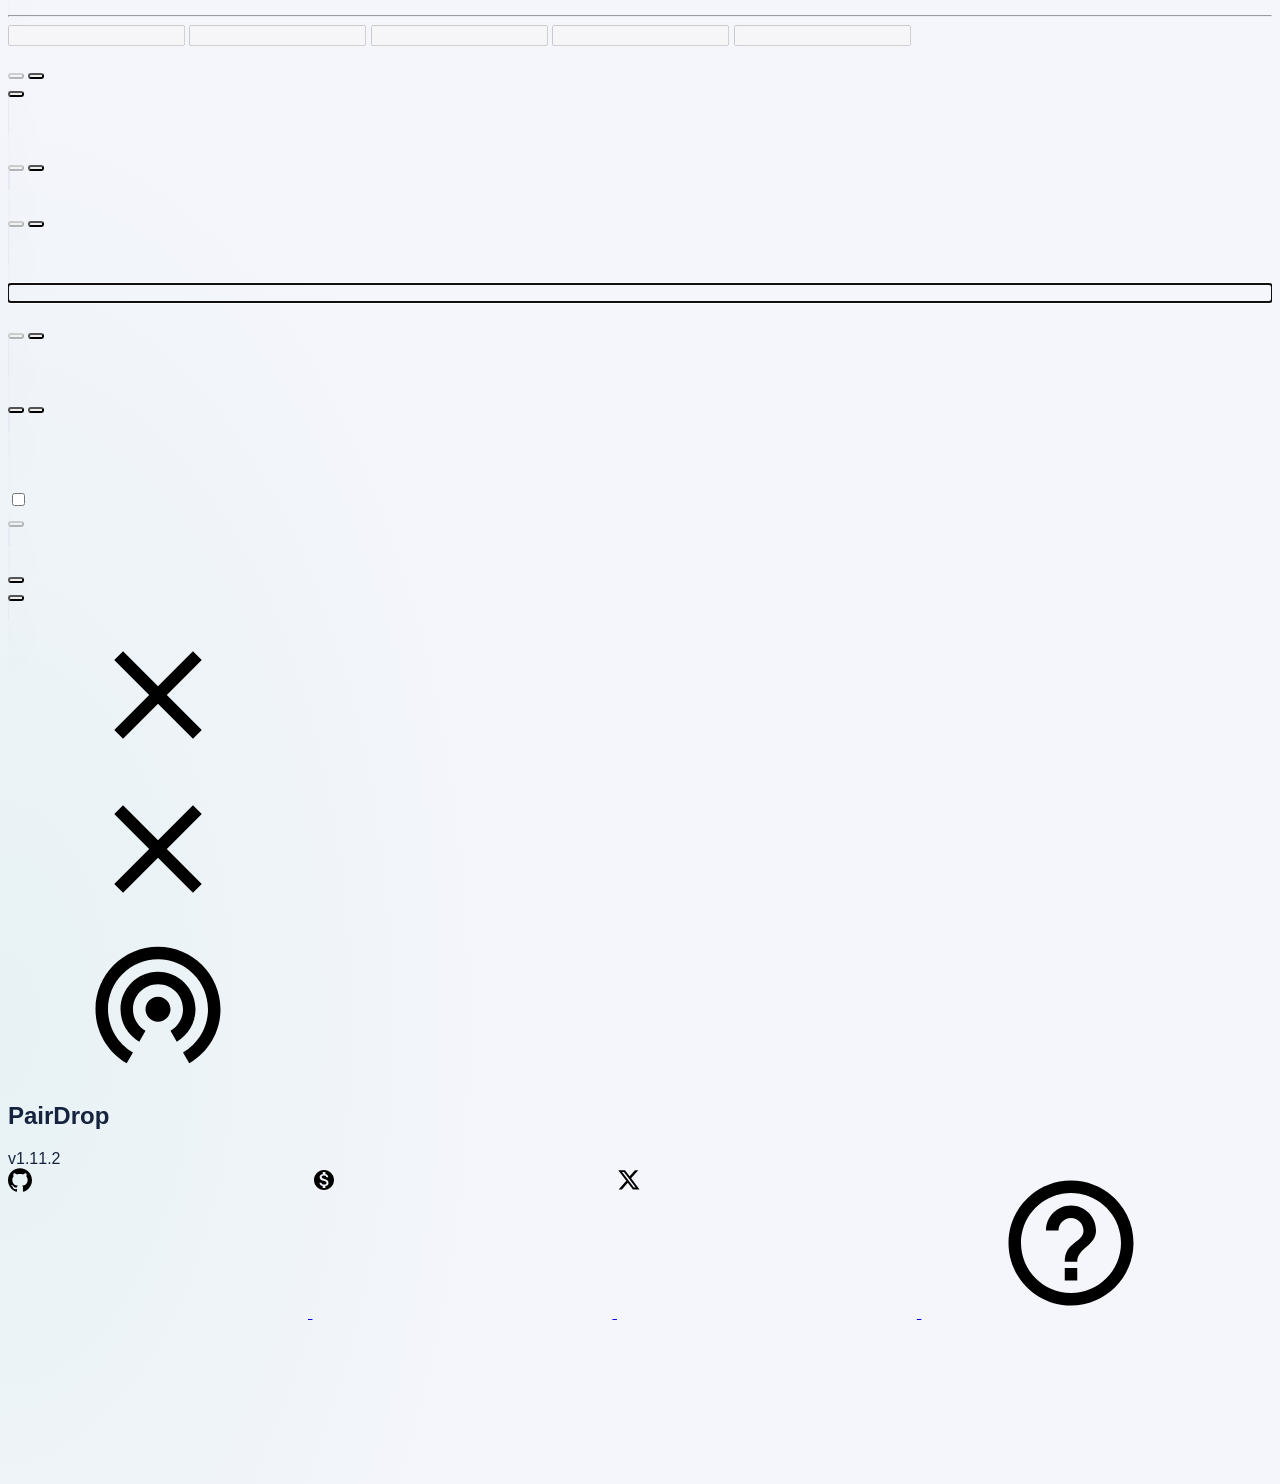
==== commit f3e7c474: "feat(mobile): add direct gallery and file manager actions with attachment draft status" ====
--- a/public/index.html
+++ b/public/index.html
@@ -174,14 +174,21 @@
                         <div class="workspace-compose-actions">
                             <span class="workspace-compose-hint">Enter 发送 · Shift+Enter 换行</span>
                             <div class="workspace-compose-buttons">
-                                <input id="workspace-file-input" type="file" multiple hidden aria-label="选择发送的文件">
+                                <input id="workspace-file-input" type="file" multiple hidden aria-label="选择任意文件">
+                                <input id="workspace-image-input" type="file" accept="image/*" multiple hidden aria-label="从相册选择图片">
+                                <button id="workspace-image-button" class="workspace-send secondary workspace-image-button" type="button" disabled>相册</button>
                                 <button id="workspace-file-button" class="workspace-send secondary" type="button" disabled>
-                                    <svg viewBox="0 0 24 24" fill="none" stroke="currentColor" stroke-width="1.8" stroke-linecap="round" stroke-linejoin="round" aria-hidden="true"><path d="m21.4 11.2-8.9 8.9a6 6 0 0 1-8.5-8.5l9.3-9.3a4 4 0 0 1 5.7 5.7l-9.3 9.3a2 2 0 0 1-2.8-2.8L15.4 6"/></svg> 文件
+                                    <svg viewBox="0 0 24 24" fill="none" stroke="currentColor" stroke-width="1.8" stroke-linecap="round" stroke-linejoin="round" aria-hidden="true"><path d="m21.4 11.2-8.9 8.9a6 6 0 0 1-8.5-8.5l9.3-9.3a4 4 0 0 1 5.7 5.7l-9.3 9.3a2 2 0 0 1-2.8-2.8L15.4 6"/></svg> 文件管理
                                 </button>
                                 <button id="workspace-send-button" class="workspace-send" type="button" disabled>
                                     <svg viewBox="0 0 24 24" fill="none" stroke="currentColor" stroke-width="1.8" stroke-linecap="round" stroke-linejoin="round" aria-hidden="true"><path d="m22 2-7 20-4-9-9-4Z"/><path d="M22 2 11 13"/></svg> 发送
                                 </button>
                             </div>
+                        </div>
+                        <div class="workspace-attachment-feedback" id="workspace-attachment-feedback" hidden>
+                            <span id="workspace-attachment-status" role="status"></span>
+                            <button id="workspace-attachment-retry" class="workspace-attachment-retry" type="button" hidden>发送所选文件</button>
+                            <button id="workspace-attachment-clear" class="workspace-attachment-clear" type="button" hidden aria-label="清除待发送文件">×</button>
                         </div>
                     </div>
                 </section>
--- a/public/styles/personal-workspace.css
+++ b/public/styles/personal-workspace.css
@@ -112,6 +112,7 @@
 }
 body > header .icon-button:before { border-radius: 13px; }
 body > header:not(.overflow-expanded) { height: 78px !important; }
+body > header.overflow-expanded { height: auto !important; }
 
 /* 2. Workspace structure */
 #center {
@@ -251,6 +252,37 @@
     scrollbar-width: thin;
     box-sizing: border-box;
 }
+/*
+ * Another PairDrop tab in the same browser is not a separate device.
+ * Keep upstream peer nodes intact so signaling and cleanup still work.
+ */
+.workspace-devices x-peer.type-same-browser {
+    display: none !important;
+}
+.workspace-devices.workspace-empty-visible x-peers + x-no-peers {
+    display: flex !important;
+}
+
+.workspace-devices x-peer.workspace-unread {
+    position: relative;
+}
+.workspace-devices x-peer.workspace-unread::after {
+    content: attr(data-unread-count);
+    position: absolute;
+    top: 7px;
+    right: 7px;
+    display: grid;
+    place-items: center;
+    min-width: 21px;
+    height: 21px;
+    border-radius: 11px;
+    background: var(--pw-accent);
+    color: #fff;
+    font-size: 11px;
+    font-weight: 800;
+    box-shadow: 0 4px 10px color-mix(in srgb, var(--pw-accent) 18%, transparent);
+}
+
 .workspace-devices x-peer {
     display: flex;
     flex: 0 0 auto;
@@ -567,6 +599,25 @@
 .workspace-activity-meta {
     color: var(--pw-muted);
     font-size: 10px;
+}
+.workspace-copy-button {
+    align-self: flex-end;
+    padding: 3px 7px;
+    border: 0;
+    border-radius: 7px;
+    background: transparent;
+    color: var(--pw-muted);
+    font: inherit;
+    font-size: 10px;
+    cursor: pointer;
+}
+.workspace-copy-button:hover {
+    background: var(--pw-accent-soft);
+    color: var(--pw-accent);
+}
+.workspace-copy-button:focus-visible {
+    outline: 2px solid var(--pw-accent);
+    outline-offset: 2px;
 }
 .workspace-compose {
     display: flex;
@@ -711,6 +762,7 @@
         padding: 9px 0 7px 130px;
     }
     body > header:not(.overflow-expanded) { height: 66px !important; }
+    body > header.overflow-expanded { height: auto !important; }
     body > header::after {
         content: "✦  relay.";
         top: 20px;
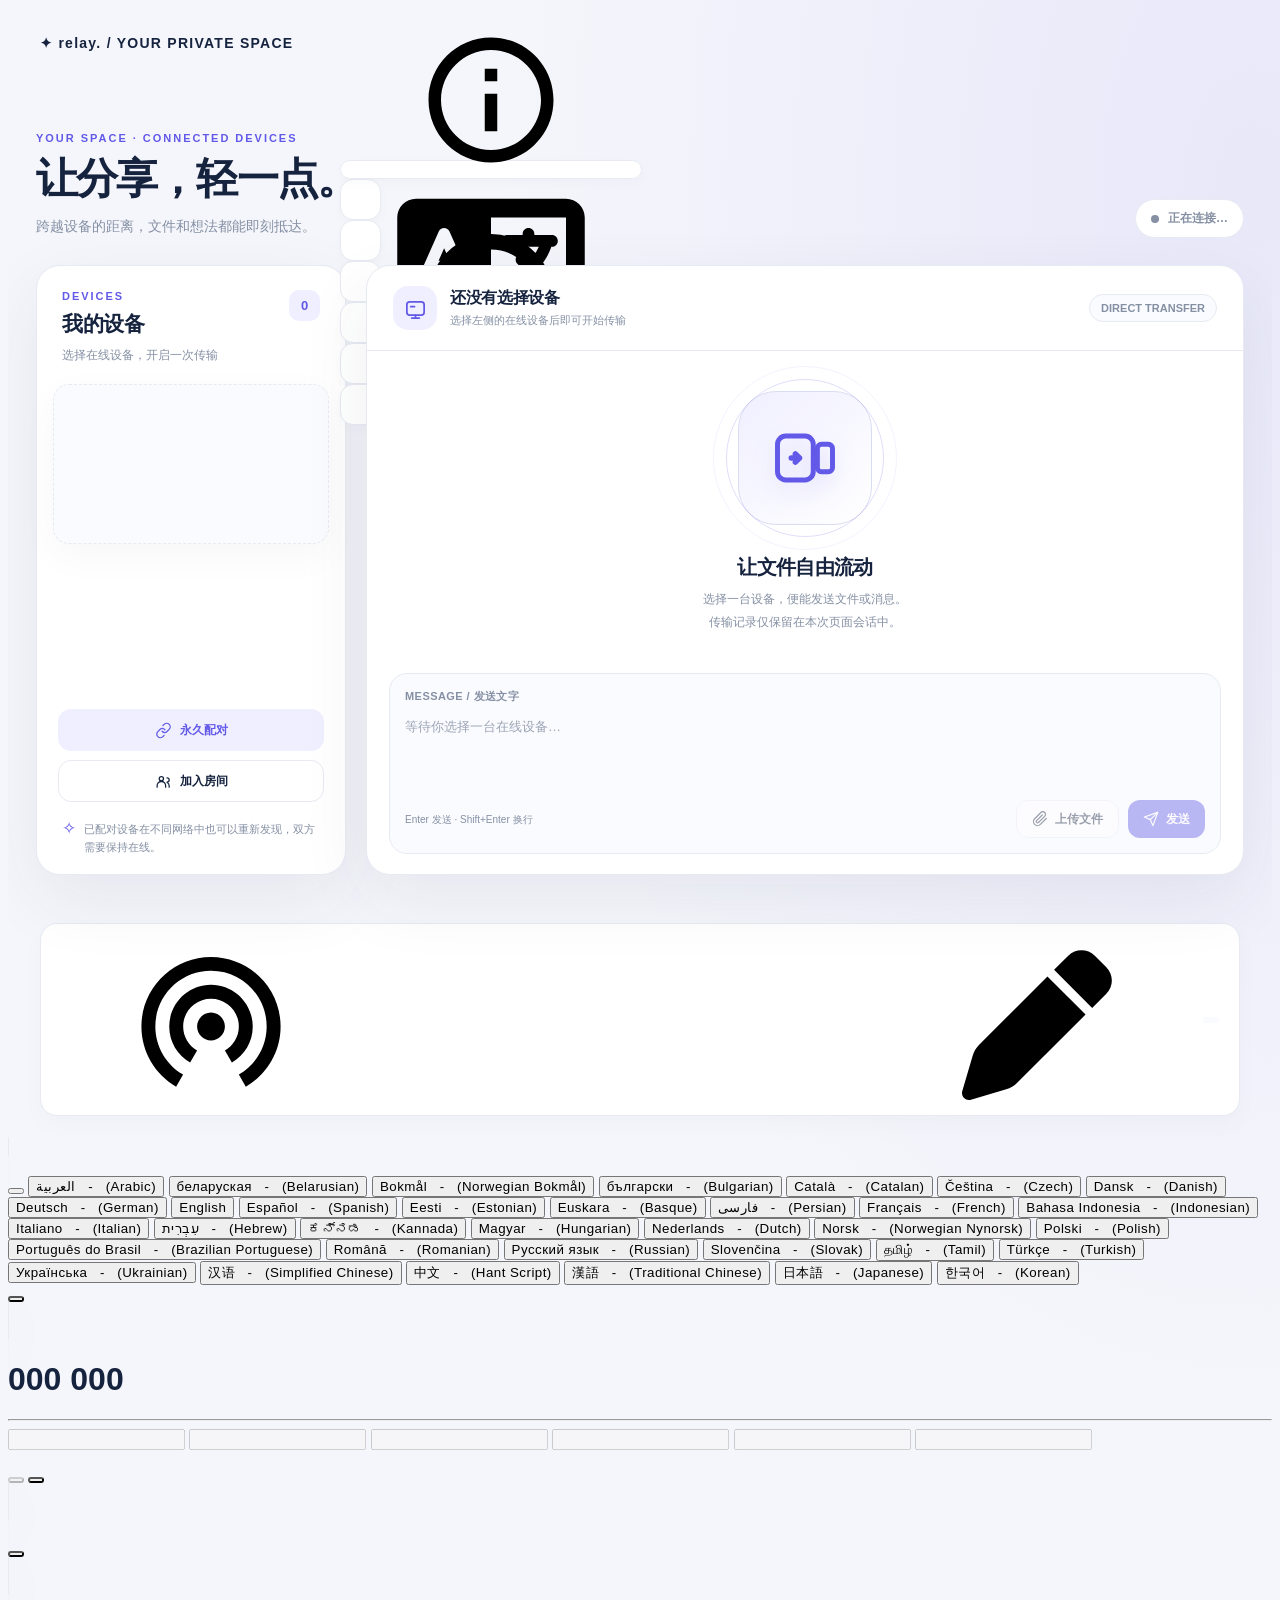
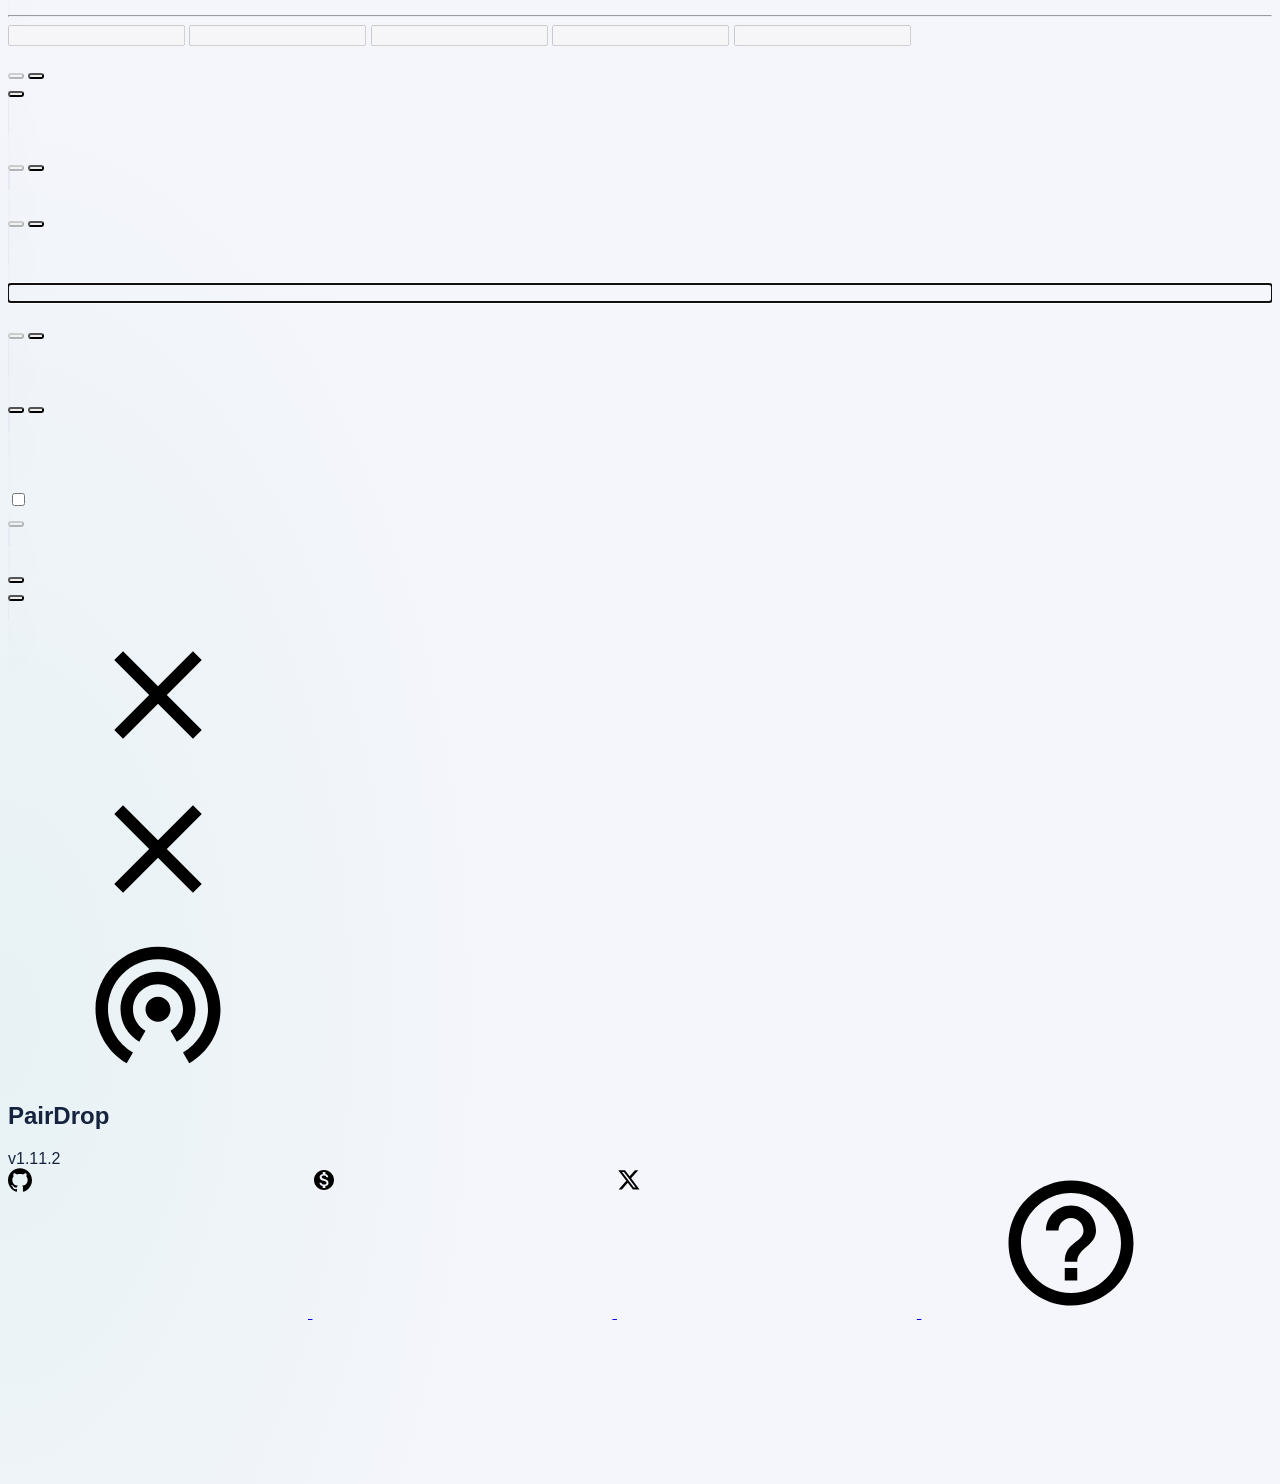
==== commit 9c8b0bdb: "feat(ui): replace mobile dual buttons with branded upload action sheet" ====
--- a/public/index.html
+++ b/public/index.html
@@ -174,11 +174,12 @@
                         <div class="workspace-compose-actions">
                             <span class="workspace-compose-hint">Enter 发送 · Shift+Enter 换行</span>
                             <div class="workspace-compose-buttons">
-                                <input id="workspace-file-input" type="file" multiple hidden aria-label="选择任意文件">
-                                <input id="workspace-image-input" type="file" accept="image/*" multiple hidden aria-label="从相册选择图片">
-                                <button id="workspace-image-button" class="workspace-send secondary workspace-image-button" type="button" disabled>相册</button>
-                                <button id="workspace-file-button" class="workspace-send secondary" type="button" disabled>
-                                    <svg viewBox="0 0 24 24" fill="none" stroke="currentColor" stroke-width="1.8" stroke-linecap="round" stroke-linejoin="round" aria-hidden="true"><path d="m21.4 11.2-8.9 8.9a6 6 0 0 1-8.5-8.5l9.3-9.3a4 4 0 0 1 5.7 5.7l-9.3 9.3a2 2 0 0 1-2.8-2.8L15.4 6"/></svg> 文件管理
+                                <input id="workspace-file-input" type="file" accept="*/*" multiple hidden aria-label="选择文件">
+                                <input id="workspace-image-input" type="file" accept="image/*,video/*" multiple hidden aria-label="选择照片或视频">
+                                <input id="workspace-camera-input" type="file" accept="image/*" capture="environment" hidden aria-label="拍摄照片">
+                                <input id="workspace-video-input" type="file" accept="video/*" capture="environment" hidden aria-label="拍摄视频">
+                                <button id="workspace-file-button" class="workspace-send secondary" type="button" aria-haspopup="dialog" aria-controls="workspace-picker" disabled>
+                                    <svg viewBox="0 0 24 24" fill="none" stroke="currentColor" stroke-width="1.8" stroke-linecap="round" stroke-linejoin="round" aria-hidden="true"><path d="m21.4 11.2-8.9 8.9a6 6 0 0 1-8.5-8.5l9.3-9.3a4 4 0 0 1 5.7 5.7l-9.3 9.3a2 2 0 0 1-2.8-2.8L15.4 6"/></svg> 上传文件
                                 </button>
                                 <button id="workspace-send-button" class="workspace-send" type="button" disabled>
                                     <svg viewBox="0 0 24 24" fill="none" stroke="currentColor" stroke-width="1.8" stroke-linecap="round" stroke-linejoin="round" aria-hidden="true"><path d="m22 2-7 20-4-9-9-4Z"/><path d="M22 2 11 13"/></svg> 发送
@@ -193,6 +194,28 @@
                     </div>
                 </section>
             </div>
+        <!-- Custom chooser: Android's native action sheet cannot be extended by websites. -->
+        <div id="workspace-picker" class="workspace-picker" role="dialog" aria-modal="true" aria-labelledby="workspace-picker-title" hidden>
+            <button id="workspace-picker-backdrop" class="workspace-picker-backdrop" type="button" tabindex="-1" aria-label="关闭上传选择"></button>
+            <div class="workspace-picker-panel">
+                <div class="workspace-picker-handle" aria-hidden="true"></div>
+                <div class="workspace-picker-heading">
+                    <div>
+                        <div class="workspace-eyebrow">SEND A FILE</div>
+                        <h2 id="workspace-picker-title">选择上传方式</h2>
+                        <p>从设备中选择内容，发送给当前联系人</p>
+                    </div>
+                    <button id="workspace-picker-close" class="workspace-picker-close" type="button" aria-label="关闭">×</button>
+                </div>
+                <div class="workspace-picker-grid">
+                    <button type="button" data-workspace-pick="camera"><span class="workspace-picker-symbol" aria-hidden="true">📷</span>拍照</button>
+                    <button type="button" data-workspace-pick="video"><span class="workspace-picker-symbol" aria-hidden="true">🎥</span>拍视频</button>
+                    <button type="button" data-workspace-pick="gallery"><span class="workspace-picker-symbol" aria-hidden="true">▧</span>照片和视频</button>
+                    <button type="button" data-workspace-pick="files"><span class="workspace-picker-symbol" aria-hidden="true">▤</span>选择文件</button>
+                </div>
+                <button id="workspace-picker-cancel" class="workspace-picker-cancel" type="button">取消</button>
+            </div>
+        </div>
         <div class="shr-panel panel column" hidden>
             <div class="row">
                 <div class="thumb center">
--- a/public/styles/personal-workspace.css
+++ b/public/styles/personal-workspace.css
@@ -571,6 +571,7 @@
     max-height: 290px;
 }
 .workspace-activity-item {
+    position: relative;
     max-width: min(85%, 400px);
     display: flex;
     flex-direction: column;
@@ -600,16 +601,29 @@
     color: var(--pw-muted);
     font-size: 10px;
 }
+/*
+ * Copy is an overlay, not part of the chat bubble's height.
+ * Desktop: show on hover/focus; touch: keep a small discoverable control.
+ */
 .workspace-copy-button {
-    align-self: flex-end;
-    padding: 3px 7px;
-    border: 0;
-    border-radius: 7px;
-    background: transparent;
+    position: absolute;
+    top: 7px;
+    right: -37px;
+    width: 32px;
+    height: 28px;
+    padding: 0;
+    border: 1px solid var(--pw-line);
+    border-radius: 9px;
+    background: var(--pw-surface);
     color: var(--pw-muted);
     font: inherit;
     font-size: 10px;
     cursor: pointer;
+    box-shadow: 0 3px 10px rgba(0, 0, 0, .04);
+}
+.workspace-activity-item.outgoing .workspace-copy-button {
+    left: -37px;
+    right: auto;
 }
 .workspace-copy-button:hover {
     background: var(--pw-accent-soft);
@@ -618,6 +632,20 @@
 .workspace-copy-button:focus-visible {
     outline: 2px solid var(--pw-accent);
     outline-offset: 2px;
+}
+@media (hover: hover) and (pointer: fine) {
+    .workspace-copy-button {
+        opacity: 0;
+        visibility: hidden;
+        transform: translateY(3px);
+        transition: opacity 120ms, transform 120ms, visibility 120ms;
+    }
+    .workspace-activity-item:hover .workspace-copy-button,
+    .workspace-activity-item:focus-within .workspace-copy-button {
+        opacity: 1;
+        visibility: visible;
+        transform: translateY(0);
+    }
 }
 .workspace-compose {
     display: flex;
@@ -693,6 +721,45 @@
     opacity: .42;
 }
 .workspace-send svg { width: 16px; height: 16px; }
+.workspace-image-button { display: none; }
+.workspace-attachment-feedback {
+    display: flex;
+    flex-wrap: wrap;
+    gap: 8px;
+    align-items: center;
+    margin-top: 3px;
+    padding: 9px 11px;
+    border: 1px solid color-mix(in srgb, var(--pw-accent) 26%, var(--pw-line));
+    background: var(--pw-accent-soft);
+    border-radius: 11px;
+    color: var(--pw-ink);
+    font-size: 11px;
+}
+.workspace-attachment-feedback[hidden] { display: none; }
+.workspace-attachment-feedback > span { flex: 1 1 140px; }
+.workspace-attachment-retry {
+    padding: 5px 9px;
+    border: 0;
+    border-radius: 8px;
+    background: var(--pw-accent);
+    color: #fff;
+    font: inherit;
+    font-size: 11px;
+    font-weight: 700;
+    cursor: pointer;
+}
+.workspace-attachment-clear {
+    padding: 1px 7px;
+    border: none;
+    border-radius: 7px;
+    background: transparent;
+    color: var(--pw-muted);
+    font: inherit;
+    font-size: 18px;
+    cursor: pointer;
+}
+.workspace-attachment-retry:hover, .workspace-attachment-clear:hover { filter: brightness(.95); }
+
 
 /* 4. Existing dialogs and ancillary UI */
 .personal-workspace .shr-panel {
@@ -755,6 +822,11 @@
 
 /* 5. Responsive behavior */
 @media (max-width: 780px) {
+    .workspace-image-button { display: inline-flex; }
+    .workspace-compose-buttons { gap: 6px; }
+    .workspace-send { min-height: 38px; padding: 0 11px; font-size: 11px; }
+    .workspace-file-button { white-space: nowrap; }
+
     body > header {
         width: calc(100% - 32px);
         height: 66px !important;
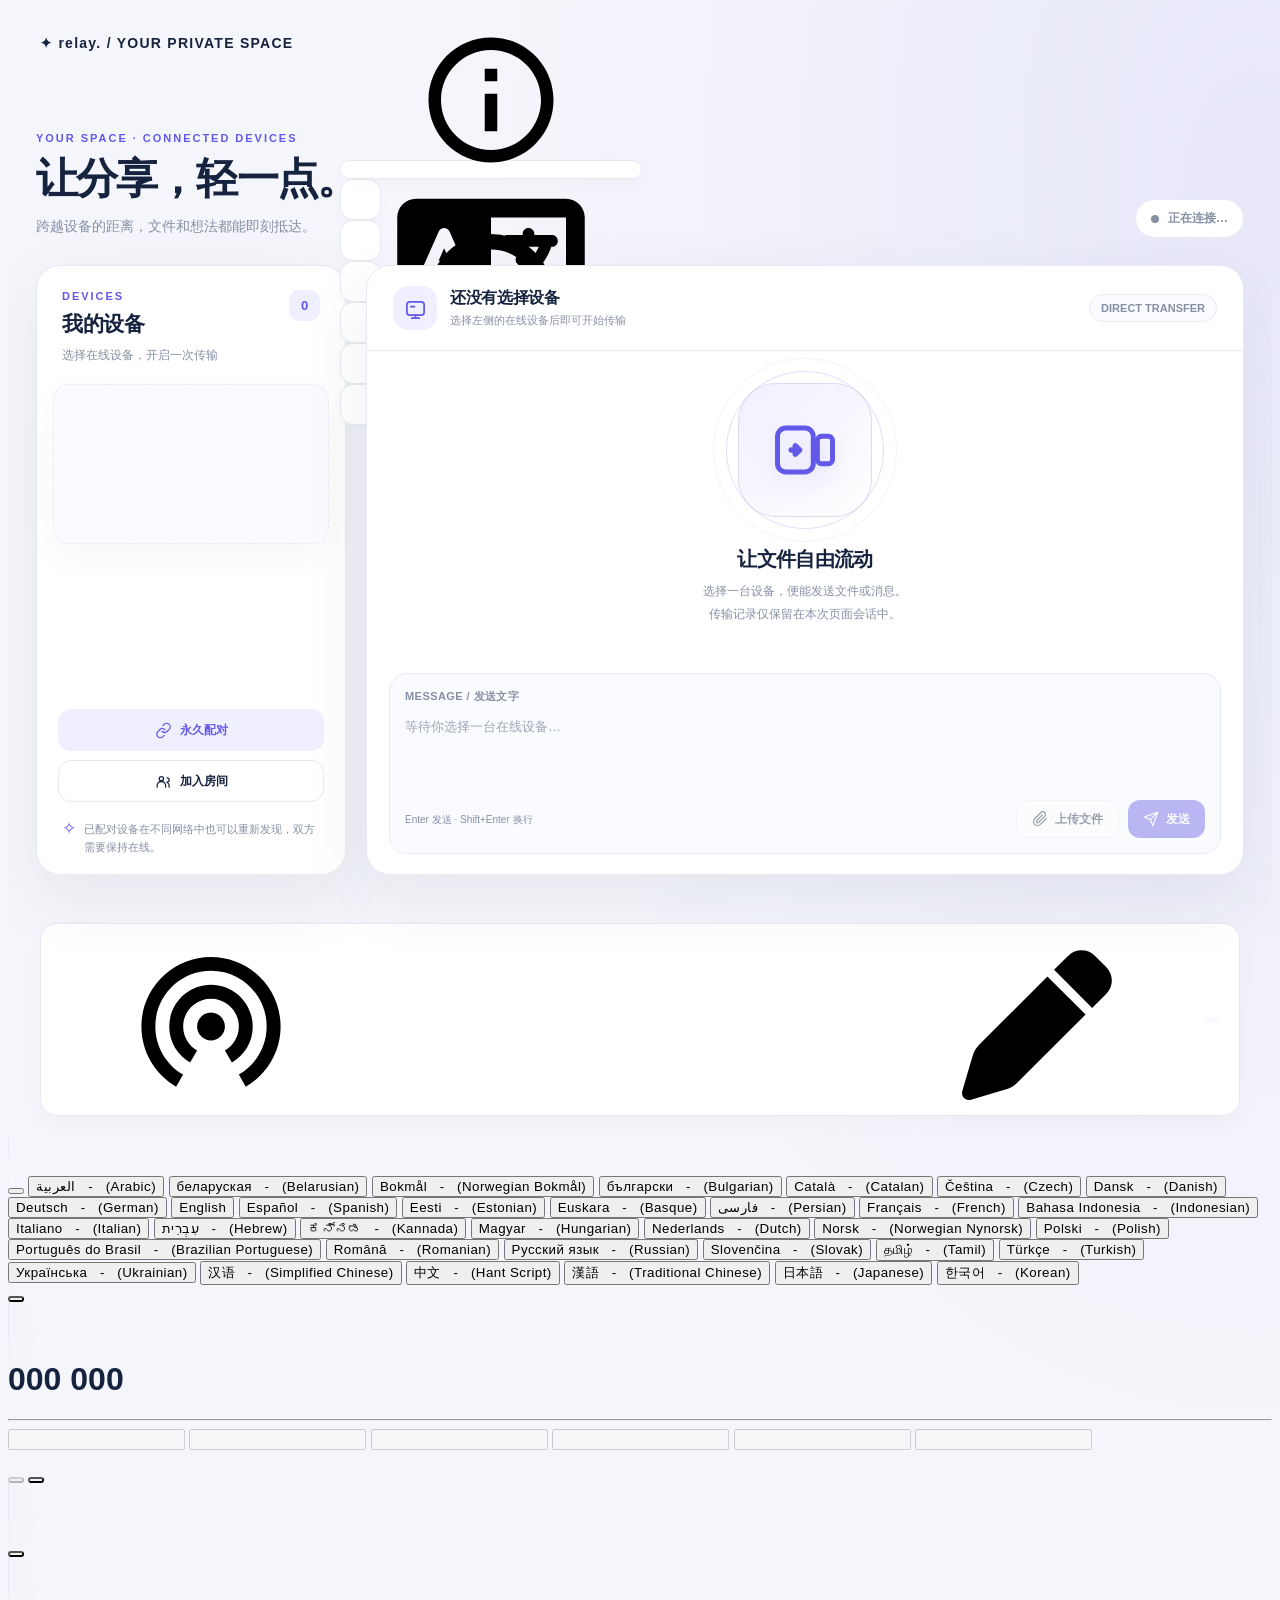
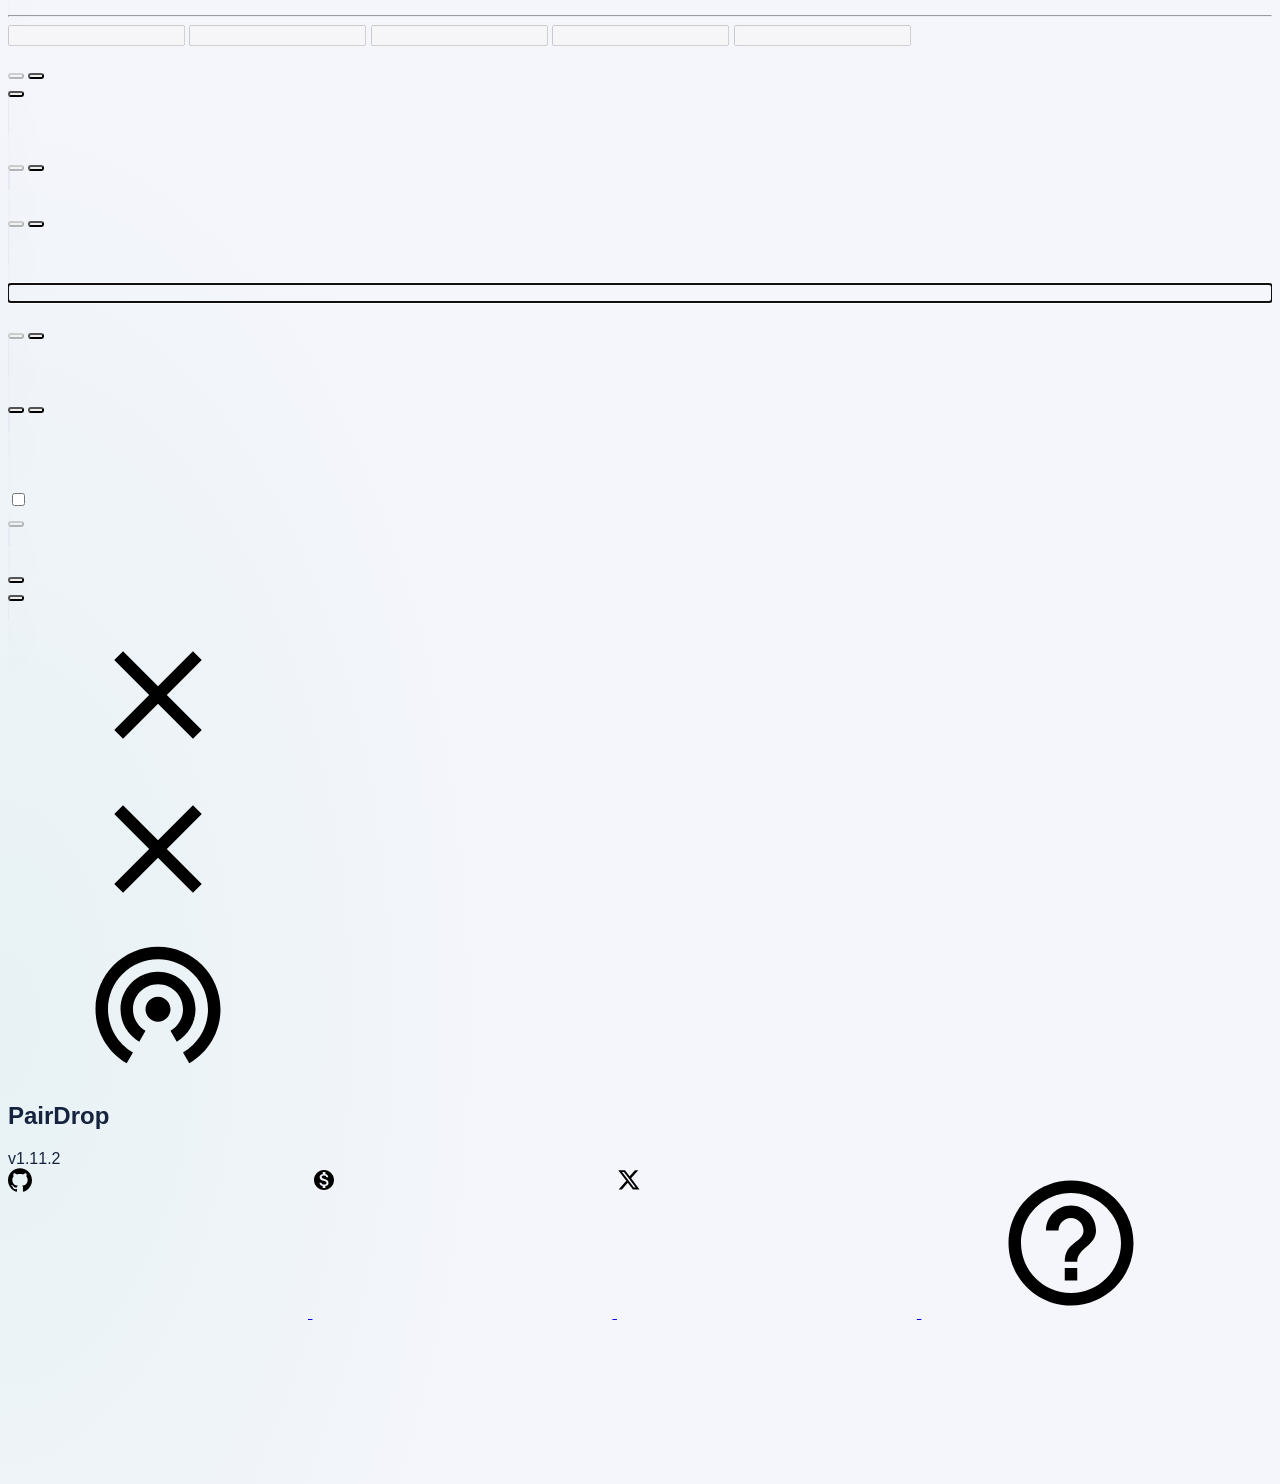
==== commit b73a6610: "revert(ui): remove custom upload dialog and unused media inputs" ====
--- a/public/index.html
+++ b/public/index.html
@@ -174,11 +174,8 @@
                         <div class="workspace-compose-actions">
                             <span class="workspace-compose-hint">Enter 发送 · Shift+Enter 换行</span>
                             <div class="workspace-compose-buttons">
-                                <input id="workspace-file-input" type="file" accept="*/*" multiple hidden aria-label="选择文件">
-                                <input id="workspace-image-input" type="file" accept="image/*,video/*" multiple hidden aria-label="选择照片或视频">
-                                <input id="workspace-camera-input" type="file" accept="image/*" capture="environment" hidden aria-label="拍摄照片">
-                                <input id="workspace-video-input" type="file" accept="video/*" capture="environment" hidden aria-label="拍摄视频">
-                                <button id="workspace-file-button" class="workspace-send secondary" type="button" aria-haspopup="dialog" aria-controls="workspace-picker" disabled>
+                                <input id="workspace-file-input" type="file" multiple hidden aria-label="选择上传文件">
+                                <button id="workspace-file-button" class="workspace-send secondary" type="button" disabled>
                                     <svg viewBox="0 0 24 24" fill="none" stroke="currentColor" stroke-width="1.8" stroke-linecap="round" stroke-linejoin="round" aria-hidden="true"><path d="m21.4 11.2-8.9 8.9a6 6 0 0 1-8.5-8.5l9.3-9.3a4 4 0 0 1 5.7 5.7l-9.3 9.3a2 2 0 0 1-2.8-2.8L15.4 6"/></svg> 上传文件
                                 </button>
                                 <button id="workspace-send-button" class="workspace-send" type="button" disabled>
@@ -194,28 +191,6 @@
                     </div>
                 </section>
             </div>
-        <!-- Custom chooser: Android's native action sheet cannot be extended by websites. -->
-        <div id="workspace-picker" class="workspace-picker" role="dialog" aria-modal="true" aria-labelledby="workspace-picker-title" hidden>
-            <button id="workspace-picker-backdrop" class="workspace-picker-backdrop" type="button" tabindex="-1" aria-label="关闭上传选择"></button>
-            <div class="workspace-picker-panel">
-                <div class="workspace-picker-handle" aria-hidden="true"></div>
-                <div class="workspace-picker-heading">
-                    <div>
-                        <div class="workspace-eyebrow">SEND A FILE</div>
-                        <h2 id="workspace-picker-title">选择上传方式</h2>
-                        <p>从设备中选择内容，发送给当前联系人</p>
-                    </div>
-                    <button id="workspace-picker-close" class="workspace-picker-close" type="button" aria-label="关闭">×</button>
-                </div>
-                <div class="workspace-picker-grid">
-                    <button type="button" data-workspace-pick="camera"><span class="workspace-picker-symbol" aria-hidden="true">📷</span>拍照</button>
-                    <button type="button" data-workspace-pick="video"><span class="workspace-picker-symbol" aria-hidden="true">🎥</span>拍视频</button>
-                    <button type="button" data-workspace-pick="gallery"><span class="workspace-picker-symbol" aria-hidden="true">▧</span>照片和视频</button>
-                    <button type="button" data-workspace-pick="files"><span class="workspace-picker-symbol" aria-hidden="true">▤</span>选择文件</button>
-                </div>
-                <button id="workspace-picker-cancel" class="workspace-picker-cancel" type="button">取消</button>
-            </div>
-        </div>
         <div class="shr-panel panel column" hidden>
             <div class="row">
                 <div class="thumb center">
--- a/public/styles/personal-workspace.css
+++ b/public/styles/personal-workspace.css
@@ -565,6 +565,7 @@
 .workspace-activity-list {
     display: flex;
     flex-direction: column;
+    padding-top: 16px;
     gap: 13px;
     width: 100%;
     overflow: auto;
@@ -605,7 +606,8 @@
  * Copy is an overlay, not part of the chat bubble's height.
  * Desktop: show on hover/focus; touch: keep a small discoverable control.
  */
-.workspace-copy-button {
+.workspace-copy-button,
+.workspace-download-button {
     position: absolute;
     top: 7px;
     right: -37px;
@@ -621,27 +623,33 @@
     cursor: pointer;
     box-shadow: 0 3px 10px rgba(0, 0, 0, .04);
 }
-.workspace-activity-item.outgoing .workspace-copy-button {
+.workspace-activity-item.outgoing .workspace-copy-button,
+.workspace-activity-item.outgoing .workspace-download-button {
     left: -37px;
     right: auto;
 }
-.workspace-copy-button:hover {
+.workspace-copy-button:hover,
+.workspace-download-button:hover {
     background: var(--pw-accent-soft);
     color: var(--pw-accent);
 }
-.workspace-copy-button:focus-visible {
+.workspace-copy-button:focus-visible,
+.workspace-download-button:focus-visible {
     outline: 2px solid var(--pw-accent);
     outline-offset: 2px;
 }
 @media (hover: hover) and (pointer: fine) {
-    .workspace-copy-button {
+    .workspace-copy-button,
+    .workspace-download-button {
         opacity: 0;
         visibility: hidden;
         transform: translateY(3px);
         transition: opacity 120ms, transform 120ms, visibility 120ms;
     }
     .workspace-activity-item:hover .workspace-copy-button,
-    .workspace-activity-item:focus-within .workspace-copy-button {
+    .workspace-activity-item:hover .workspace-download-button,
+    .workspace-activity-item:focus-within .workspace-copy-button,
+    .workspace-activity-item:focus-within .workspace-download-button {
         opacity: 1;
         visibility: visible;
         transform: translateY(0);
@@ -721,7 +729,7 @@
     opacity: .42;
 }
 .workspace-send svg { width: 16px; height: 16px; }
-.workspace-image-button { display: none; }
+
 .workspace-attachment-feedback {
     display: flex;
     flex-wrap: wrap;
@@ -761,6 +769,151 @@
 .workspace-attachment-retry:hover, .workspace-attachment-clear:hover { filter: brightness(.95); }
 
 
+
+/* App-owned chooser. Native ColorOS action sheets are not editable from JS. */
+.workspace-picker[hidden] { display: none !important; }
+.workspace-picker {
+    position: fixed;
+    inset: 0;
+    z-index: 140;
+    display: flex;
+    align-items: flex-end;
+    justify-content: center;
+}
+.workspace-picker-backdrop {
+    position: absolute;
+    inset: 0;
+    border: 0;
+    background: rgba(10, 16, 32, .5);
+    backdrop-filter: blur(5px);
+    -webkit-backdrop-filter: blur(5px);
+    cursor: default;
+}
+.workspace-picker-panel {
+    position: relative;
+    z-index: 1;
+    width: min(460px, calc(100vw - 24px));
+    padding: 22px 24px max(20px, env(safe-area-inset-bottom));
+    margin-bottom: 16px;
+    box-sizing: border-box;
+    border-radius: 26px;
+    border: 1px solid var(--pw-line);
+    box-shadow: 0 22px 60px rgba(4, 9, 25, .22);
+    color: var(--pw-ink);
+    background: var(--pw-surface);
+}
+.workspace-picker-handle {
+    width: 42px;
+    height: 4px;
+    border-radius: 5px;
+    background: var(--pw-line);
+    margin: -7px auto 20px;
+}
+.workspace-picker-heading {
+    display: flex;
+    justify-content: space-between;
+    gap: 12px;
+    align-items: flex-start;
+    margin-bottom: 18px;
+}
+.workspace-picker-heading h2 {
+    color: var(--pw-ink);
+    font-weight: 800;
+    font-size: 20px;
+    margin: 7px 0 5px;
+    line-height: 1.4;
+}
+.workspace-picker-heading p {
+    color: var(--pw-muted);
+    margin: 0;
+    font-size: 12px;
+}
+.workspace-picker-close {
+    min-width: 34px;
+    height: 34px;
+    border: none;
+    border-radius: 10px;
+    color: var(--pw-muted);
+    background: var(--pw-surface-soft);
+    font-size: 25px;
+    cursor: pointer;
+}
+.workspace-picker-grid {
+    display: grid;
+    grid-template-columns: repeat(4, minmax(0, 1fr));
+    gap: 10px;
+}
+.workspace-picker-grid button {
+    min-width: 0;
+    min-height: 96px;
+    border: 1px solid var(--pw-line);
+    border-radius: 17px;
+    background: var(--pw-surface-soft);
+    color: var(--pw-ink);
+    font: inherit;
+    font-size: 12px;
+    font-weight: 700;
+    cursor: pointer;
+    display: flex;
+    flex-direction: column;
+    align-items: center;
+    justify-content: center;
+    gap: 12px;
+}
+.workspace-picker-grid button:hover,
+.workspace-picker-grid button:focus-visible {
+    border-color: var(--pw-accent);
+    background: var(--pw-accent-soft);
+    outline: none;
+}
+.workspace-picker-symbol {
+    width: 43px;
+    height: 43px;
+    display: grid;
+    place-items: center;
+    border-radius: 14px;
+    background: var(--pw-accent-soft);
+    color: var(--pw-accent);
+    font-size: 25px;
+}
+.workspace-picker-cancel {
+    width: 100%;
+    margin-top: 16px;
+    padding: 12px;
+    border: 1px solid var(--pw-line);
+    border-radius: 14px;
+    color: var(--pw-muted);
+    background: var(--pw-surface-soft);
+    font: inherit;
+    font-size: 13px;
+    cursor: pointer;
+}
+@media (max-width: 480px) {
+    .workspace-picker-panel {
+        width: 100%;
+        margin: 0;
+        border-radius: 25px 25px 0 0;
+        padding: 22px 16px max(23px, env(safe-area-inset-bottom));
+    }
+    .workspace-picker-grid { gap: 8px; }
+    .workspace-picker-grid button { min-height: 90px; font-size: 11px; }
+    .workspace-picker-symbol { width: 39px; height: 39px; }
+}
+@media (hover: none) and (pointer: coarse) {
+    .workspace-copy-button,
+    .workspace-download-button {
+        top: -13px;
+        right: -3px;
+        width: 32px;
+        height: 30px;
+    }
+    .workspace-activity-item.outgoing .workspace-copy-button {
+        top: -13px;
+        left: -3px;
+        right: auto;
+    }
+}
+
 /* 4. Existing dialogs and ancillary UI */
 .personal-workspace .shr-panel {
     align-self: flex-start;
@@ -822,7 +975,6 @@
 
 /* 5. Responsive behavior */
 @media (max-width: 780px) {
-    .workspace-image-button { display: inline-flex; }
     .workspace-compose-buttons { gap: 6px; }
     .workspace-send { min-height: 38px; padding: 0 11px; font-size: 11px; }
     .workspace-file-button { white-space: nowrap; }
